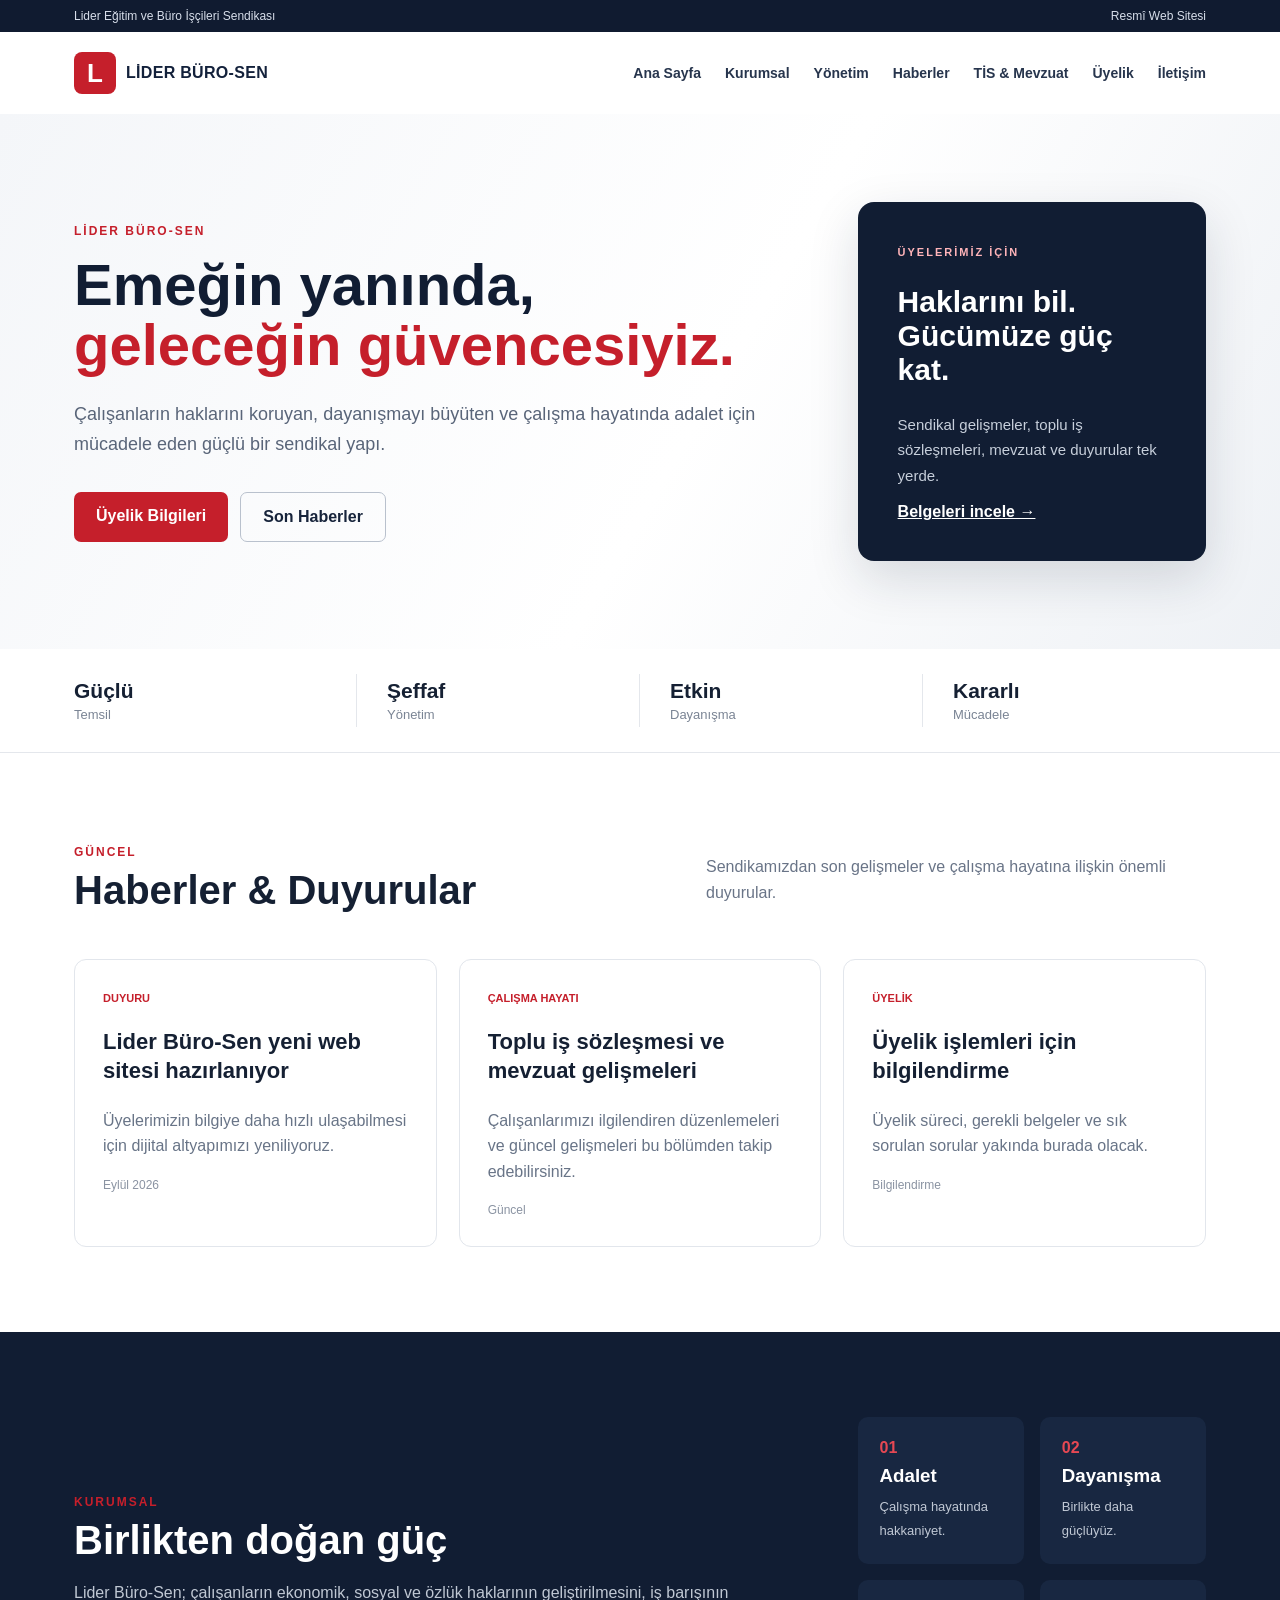
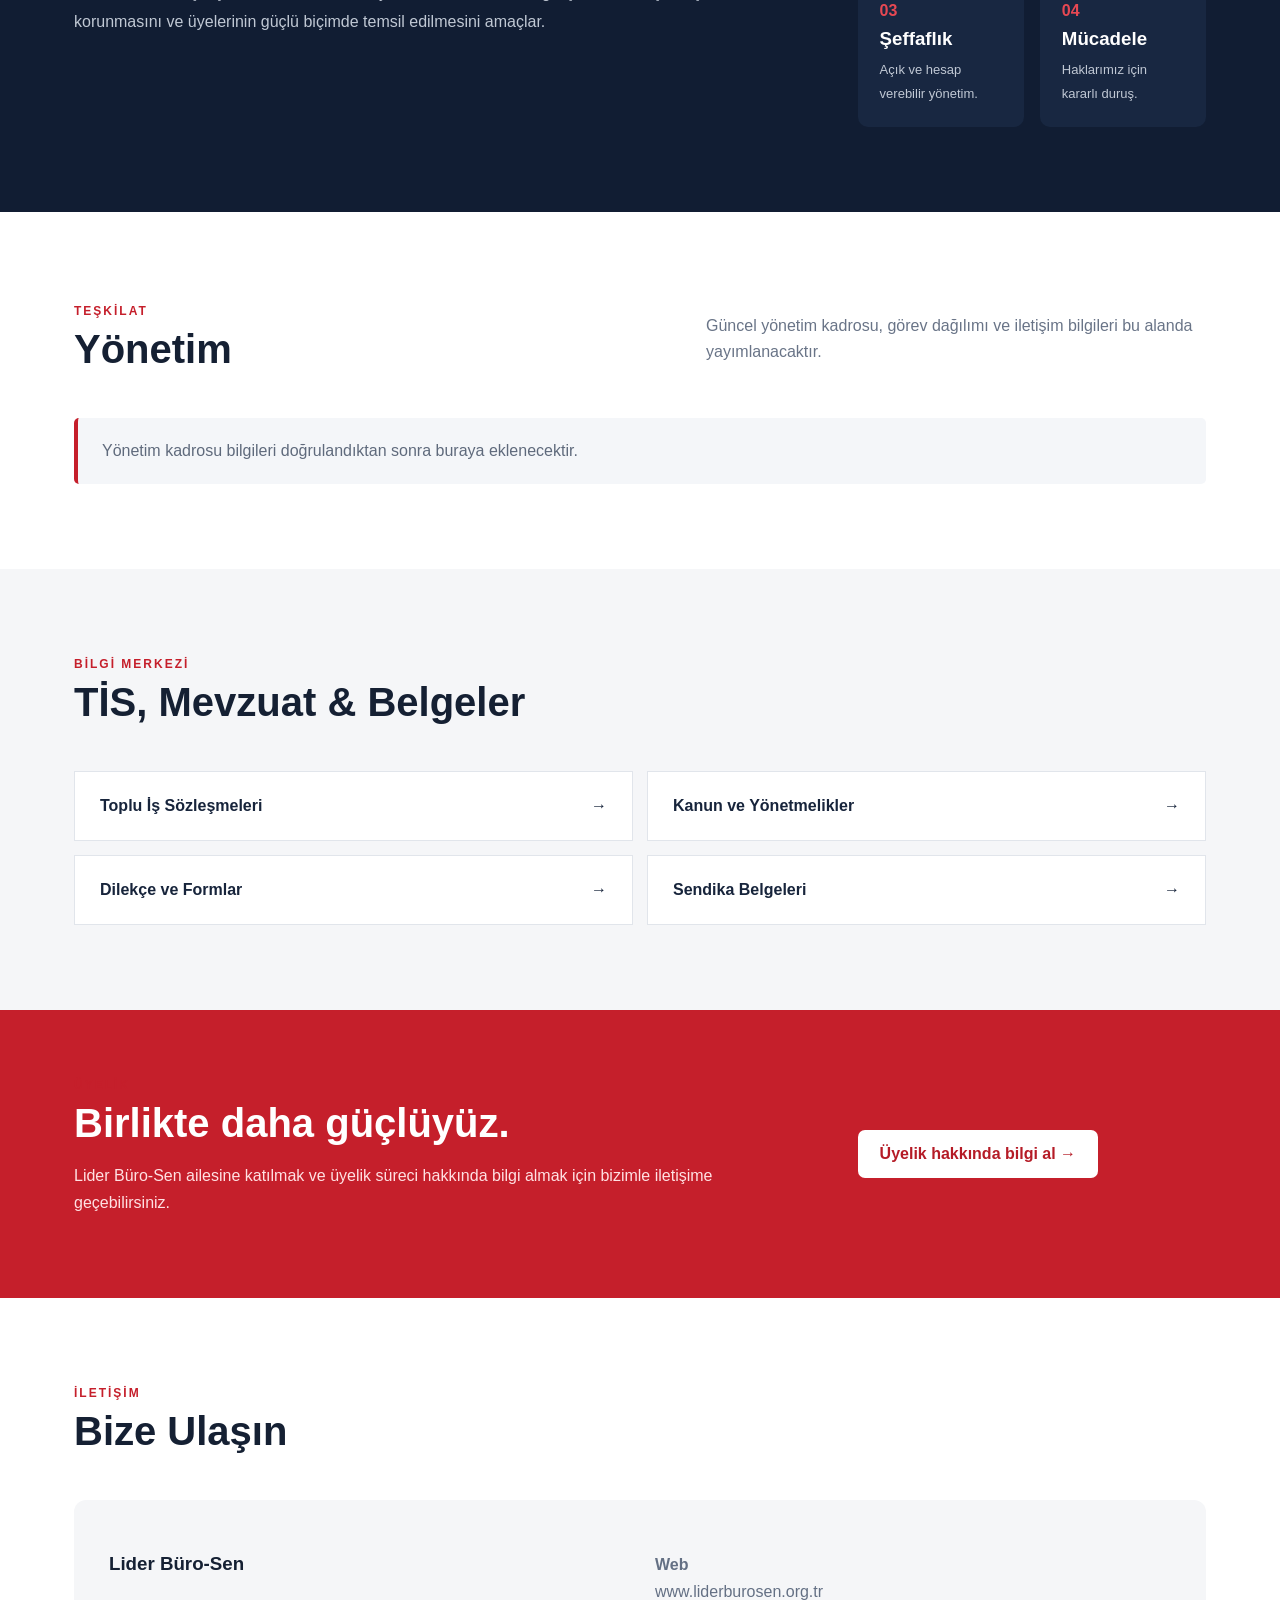
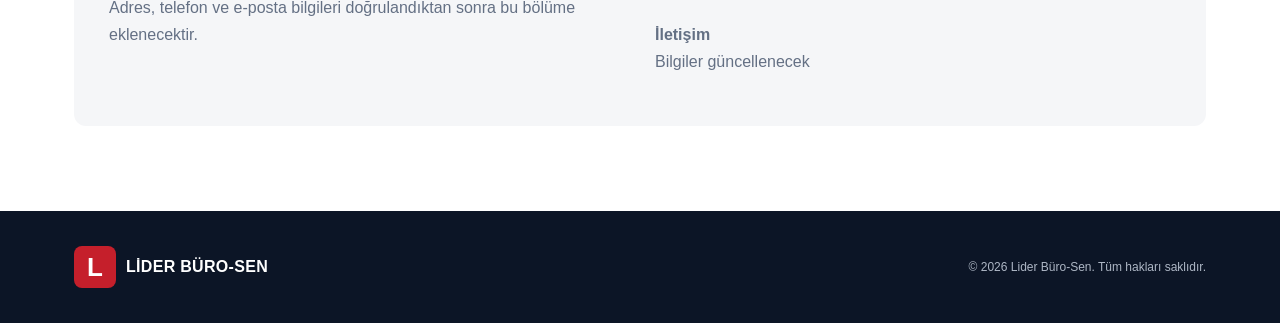
==== index.html @ 8c340da2 "Add files via upload" ====
<!doctype html>
<html lang="tr">
<head>
  <meta charset="utf-8">
  <meta name="viewport" content="width=device-width,initial-scale=1">
  <meta name="description" content="Lider Büro-Sen resmi web sitesi. Haberler, duyurular, üyelik, mevzuat ve iletişim.">
  <title>Lider Büro-Sen | Güçlü Birlik, Güçlü Gelecek</title>
  <link rel="stylesheet" href="style.css">
</head>
<body>
<header>
  <div class="top"><div class="wrap"><span>Lider Eğitim ve Büro İşçileri Sendikası</span><span>Resmî Web Sitesi</span></div></div>
  <nav class="wrap nav">
    <a class="brand" href="#anasayfa"><span class="mark">L</span><span>LİDER <b>BÜRO-SEN</b></span></a>
    <button class="menu" aria-label="Menü">☰</button>
    <div class="links">
      <a href="#anasayfa">Ana Sayfa</a><a href="#kurumsal">Kurumsal</a><a href="#yonetim">Yönetim</a>
      <a href="#haberler">Haberler</a><a href="#mevzuat">TİS & Mevzuat</a><a href="#uyelik">Üyelik</a><a href="#iletisim">İletişim</a>
    </div>
  </nav>
</header>

<main id="anasayfa">
<section class="hero">
  <div class="wrap hero-grid">
    <div><span class="badge">LİDER BÜRO-SEN</span>
      <h1>Emeğin yanında,<br><em>geleceğin güvencesiyiz.</em></h1>
      <p>Çalışanların haklarını koruyan, dayanışmayı büyüten ve çalışma hayatında adalet için mücadele eden güçlü bir sendikal yapı.</p>
      <div class="actions"><a class="btn primary" href="#uyelik">Üyelik Bilgileri</a><a class="btn ghost" href="#haberler">Son Haberler</a></div>
    </div>
    <div class="hero-card"><strong>ÜYELERİMİZ İÇİN</strong><h2>Haklarını bil.<br>Gücümüze güç kat.</h2>
      <p>Sendikal gelişmeler, toplu iş sözleşmeleri, mevzuat ve duyurular tek yerde.</p>
      <a href="#mevzuat">Belgeleri incele →</a>
    </div>
  </div>
</section>

<section class="stats"><div class="wrap stats-grid">
  <div><b>Güçlü</b><span>Temsil</span></div><div><b>Şeffaf</b><span>Yönetim</span></div>
  <div><b>Etkin</b><span>Dayanışma</span></div><div><b>Kararlı</b><span>Mücadele</span></div>
</div></section>

<section id="haberler" class="section wrap">
  <div class="heading"><div><small>GÜNCEL</small><h2>Haberler & Duyurular</h2></div><p>Sendikamızdan son gelişmeler ve çalışma hayatına ilişkin önemli duyurular.</p></div>
  <div class="cards">
    <article><span>Duyuru</span><h3>Lider Büro-Sen yeni web sitesi hazırlanıyor</h3><p>Üyelerimizin bilgiye daha hızlı ulaşabilmesi için dijital altyapımızı yeniliyoruz.</p><time>Eylül 2026</time></article>
    <article><span>Çalışma Hayatı</span><h3>Toplu iş sözleşmesi ve mevzuat gelişmeleri</h3><p>Çalışanlarımızı ilgilendiren düzenlemeleri ve güncel gelişmeleri bu bölümden takip edebilirsiniz.</p><time>Güncel</time></article>
    <article><span>Üyelik</span><h3>Üyelik işlemleri için bilgilendirme</h3><p>Üyelik süreci, gerekli belgeler ve sık sorulan sorular yakında burada olacak.</p><time>Bilgilendirme</time></article>
  </div>
</section>

<section id="kurumsal" class="dark section"><div class="wrap two">
  <div><small>KURUMSAL</small><h2>Birlikten doğan güç</h2><p>Lider Büro-Sen; çalışanların ekonomik, sosyal ve özlük haklarının geliştirilmesini, iş barışının korunmasını ve üyelerinin güçlü biçimde temsil edilmesini amaçlar.</p></div>
  <div class="values"><div><b>01</b><h3>Adalet</h3><p>Çalışma hayatında hakkaniyet.</p></div><div><b>02</b><h3>Dayanışma</h3><p>Birlikte daha güçlüyüz.</p></div><div><b>03</b><h3>Şeffaflık</h3><p>Açık ve hesap verebilir yönetim.</p></div><div><b>04</b><h3>Mücadele</h3><p>Haklarımız için kararlı duruş.</p></div></div>
</div></section>

<section id="yonetim" class="section wrap"><div class="heading"><div><small>TEŞKİLAT</small><h2>Yönetim</h2></div><p>Güncel yönetim kadrosu, görev dağılımı ve iletişim bilgileri bu alanda yayımlanacaktır.</p></div>
<div class="notice">Yönetim kadrosu bilgileri doğrulandıktan sonra buraya eklenecektir.</div></section>

<section id="mevzuat" class="section soft"><div class="wrap"><div class="heading"><div><small>BİLGİ MERKEZİ</small><h2>TİS, Mevzuat & Belgeler</h2></div></div>
<div class="docgrid"><a href="#">Toplu İş Sözleşmeleri <b>→</b></a><a href="#">Kanun ve Yönetmelikler <b>→</b></a><a href="#">Dilekçe ve Formlar <b>→</b></a><a href="#">Sendika Belgeleri <b>→</b></a></div></div></section>

<section id="uyelik" class="join"><div class="wrap two"><div><small>ÜYELİK</small><h2>Birlikte daha güçlüyüz.</h2><p>Lider Büro-Sen ailesine katılmak ve üyelik süreci hakkında bilgi almak için bizimle iletişime geçebilirsiniz.</p></div><div><a class="btn white" href="#iletisim">Üyelik hakkında bilgi al →</a></div></div></section>

<section id="iletisim" class="section wrap"><div class="heading"><div><small>İLETİŞİM</small><h2>Bize Ulaşın</h2></div></div>
<div class="contact"><div><h3>Lider Büro-Sen</h3><p>Adres, telefon ve e-posta bilgileri doğrulandıktan sonra bu bölüme eklenecektir.</p></div>
<div><p><b>Web</b><br>www.liderburosen.org.tr</p><p><b>İletişim</b><br>Bilgiler güncellenecek</p></div></div></section>
</main>

<footer><div class="wrap footer"><div class="brand"><span class="mark">L</span><span>LİDER <b>BÜRO-SEN</b></span></div><p>© 2026 Lider Büro-Sen. Tüm hakları saklıdır.</p></div></footer>
<script src="script.js"></script>
</body></html>
---- style.css ----
*{box-sizing:border-box}html{scroll-behavior:smooth}body{margin:0;font-family:Arial,Helvetica,sans-serif;color:#152033;background:#fff}.wrap{max-width:1180px;margin:auto;padding-left:24px;padding-right:24px}.top{background:#101b30;color:#d7deea;font-size:12px;padding:9px 0}.top .wrap{display:flex;justify-content:space-between}.nav{height:82px;display:flex;align-items:center;justify-content:space-between}.brand{display:flex;align-items:center;gap:10px;text-decoration:none;color:#13213b;font-weight:800;letter-spacing:.3px}.mark{display:grid;place-items:center;width:42px;height:42px;border-radius:8px;background:#c51f2b;color:white;font-size:26px;font-weight:900}.links{display:flex;gap:24px}.links a{text-decoration:none;color:#27354d;font-size:14px;font-weight:700}.links a:hover{color:#c51f2b}.menu{display:none;border:0;background:none;font-size:26px}.hero{background:linear-gradient(120deg,#f4f6f9 0%,#fff 55%,#eef1f5 100%);padding:88px 0}.hero-grid,.two{display:grid;grid-template-columns:1.35fr .65fr;gap:60px;align-items:center}.badge,small{font-size:12px;font-weight:900;letter-spacing:2px;color:#c51f2b}.hero h1{font-size:58px;line-height:1.03;margin:16px 0 24px;color:#111d33}.hero h1 em{font-style:normal;color:#c51f2b}.hero p{font-size:18px;line-height:1.7;color:#596579;max-width:700px}.actions{display:flex;gap:12px;margin-top:32px}.btn{display:inline-block;padding:15px 22px;border-radius:7px;text-decoration:none;font-weight:800}.primary{background:#c51f2b;color:white}.ghost{border:1px solid #b9c1cd;color:#17243b}.hero-card{background:#111d33;color:white;padding:40px;border-radius:16px;box-shadow:0 18px 50px #18223825}.hero-card strong{font-size:11px;letter-spacing:2px;color:#ffb4b9}.hero-card h2{font-size:30px}.hero-card p{color:#c7cfdb;font-size:15px}.hero-card a{color:white;font-weight:bold}.stats{border-bottom:1px solid #e4e7ec}.stats-grid{display:grid;grid-template-columns:repeat(4,1fr);padding-top:25px;padding-bottom:25px}.stats-grid div{border-right:1px solid #e4e7ec;padding:5px 30px}.stats-grid div:first-child{padding-left:0}.stats-grid div:last-child{border:0}.stats b,.stats span{display:block}.stats b{font-size:21px}.stats span{font-size:13px;color:#7a8494;margin-top:4px}.section{padding-top:85px;padding-bottom:85px}.heading{display:flex;justify-content:space-between;align-items:end;gap:30px;margin-bottom:38px}.heading h2,.dark h2,.join h2{font-size:40px;margin:8px 0}.heading>p{max-width:500px;color:#697487;line-height:1.6}.cards{display:grid;grid-template-columns:repeat(3,1fr);gap:22px}.cards article{border:1px solid #e2e6ec;border-radius:12px;padding:28px;min-height:250px}.cards article span{font-size:11px;color:#c51f2b;font-weight:bold;text-transform:uppercase}.cards h3{font-size:22px;line-height:1.3}.cards p{color:#687487;line-height:1.6}.cards time{font-size:12px;color:#8a93a2}.dark{background:#111d33;color:white}.dark p{color:#c0c8d4;line-height:1.8}.values{display:grid;grid-template-columns:1fr 1fr;gap:16px}.values div{background:#182741;padding:22px;border-radius:10px}.values b{color:#e64853}.values h3{margin:8px 0}.values p{margin:0;font-size:13px}.notice{background:#f4f6f9;border-left:4px solid #c51f2b;padding:24px;border-radius:5px;color:#5f6a7c}.soft{background:#f5f6f8}.docgrid{display:grid;grid-template-columns:1fr 1fr;gap:14px}.docgrid a{background:white;border:1px solid #e1e5eb;padding:25px;text-decoration:none;color:#17243b;font-weight:800;display:flex;justify-content:space-between}.join{background:#c51f2b;color:white;padding:65px 0}.join p{color:#ffe1e3;line-height:1.7}.white{background:white;color:#b51b26}.contact{display:grid;grid-template-columns:1fr 1fr;gap:30px;background:#f5f6f8;padding:35px;border-radius:12px}.contact p{color:#647084;line-height:1.7}footer{background:#0c1526;color:#aeb7c5;padding:35px 0}.footer{display:flex;justify-content:space-between;align-items:center}.footer .brand{color:white}.footer p{font-size:12px}@media(max-width:800px){.links{display:none;position:absolute;top:120px;left:0;right:0;background:white;padding:20px 24px;flex-direction:column;box-shadow:0 10px 25px #0002}.links.open{display:flex}.menu{display:block}.hero{padding:55px 0}.hero-grid,.two{grid-template-columns:1fr;gap:30px}.hero h1{font-size:42px}.stats-grid{grid-template-columns:1fr 1fr;gap:15px}.stats-grid div{border:0;padding:8px 0}.cards{grid-template-columns:1fr}.heading{display:block}.docgrid{grid-template-columns:1fr}.contact{grid-template-columns:1fr}.footer{display:block}.footer p{margin-top:20px}.section{padding-top:60px;padding-bottom:60px}}
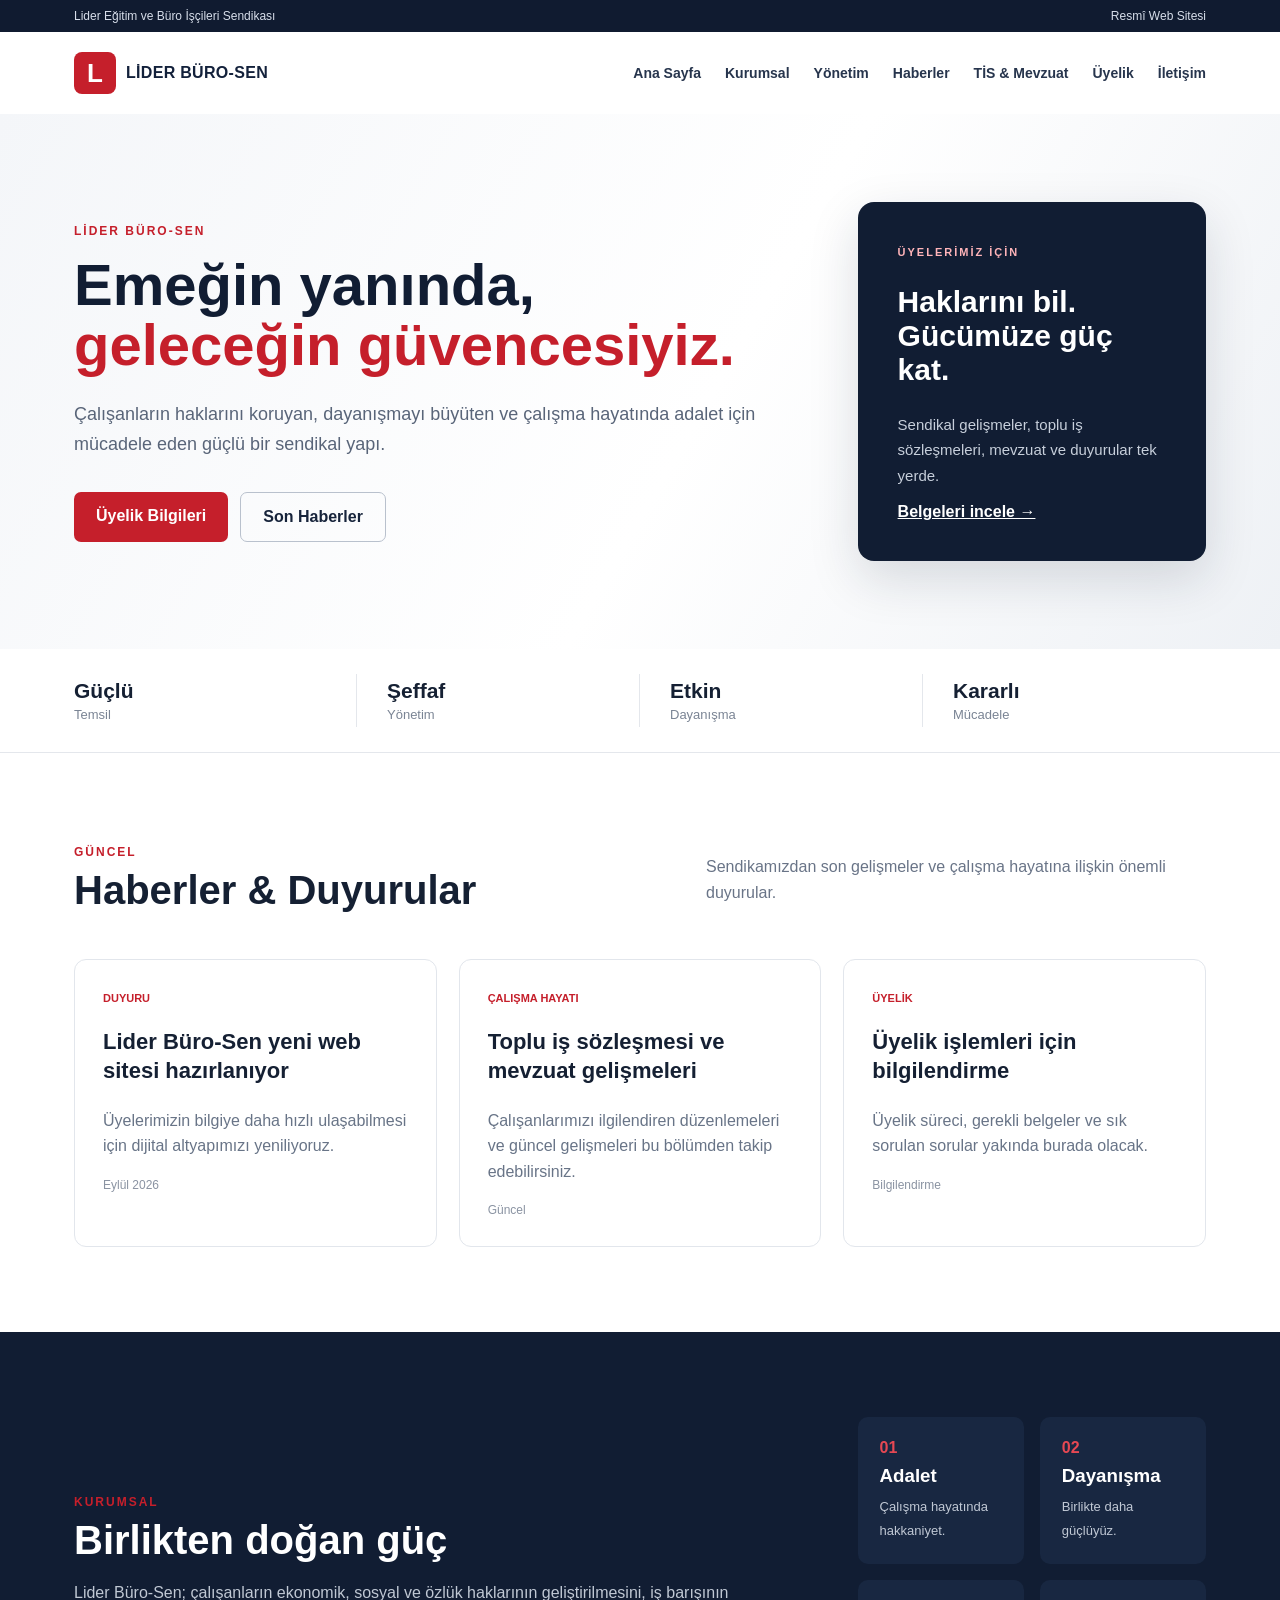
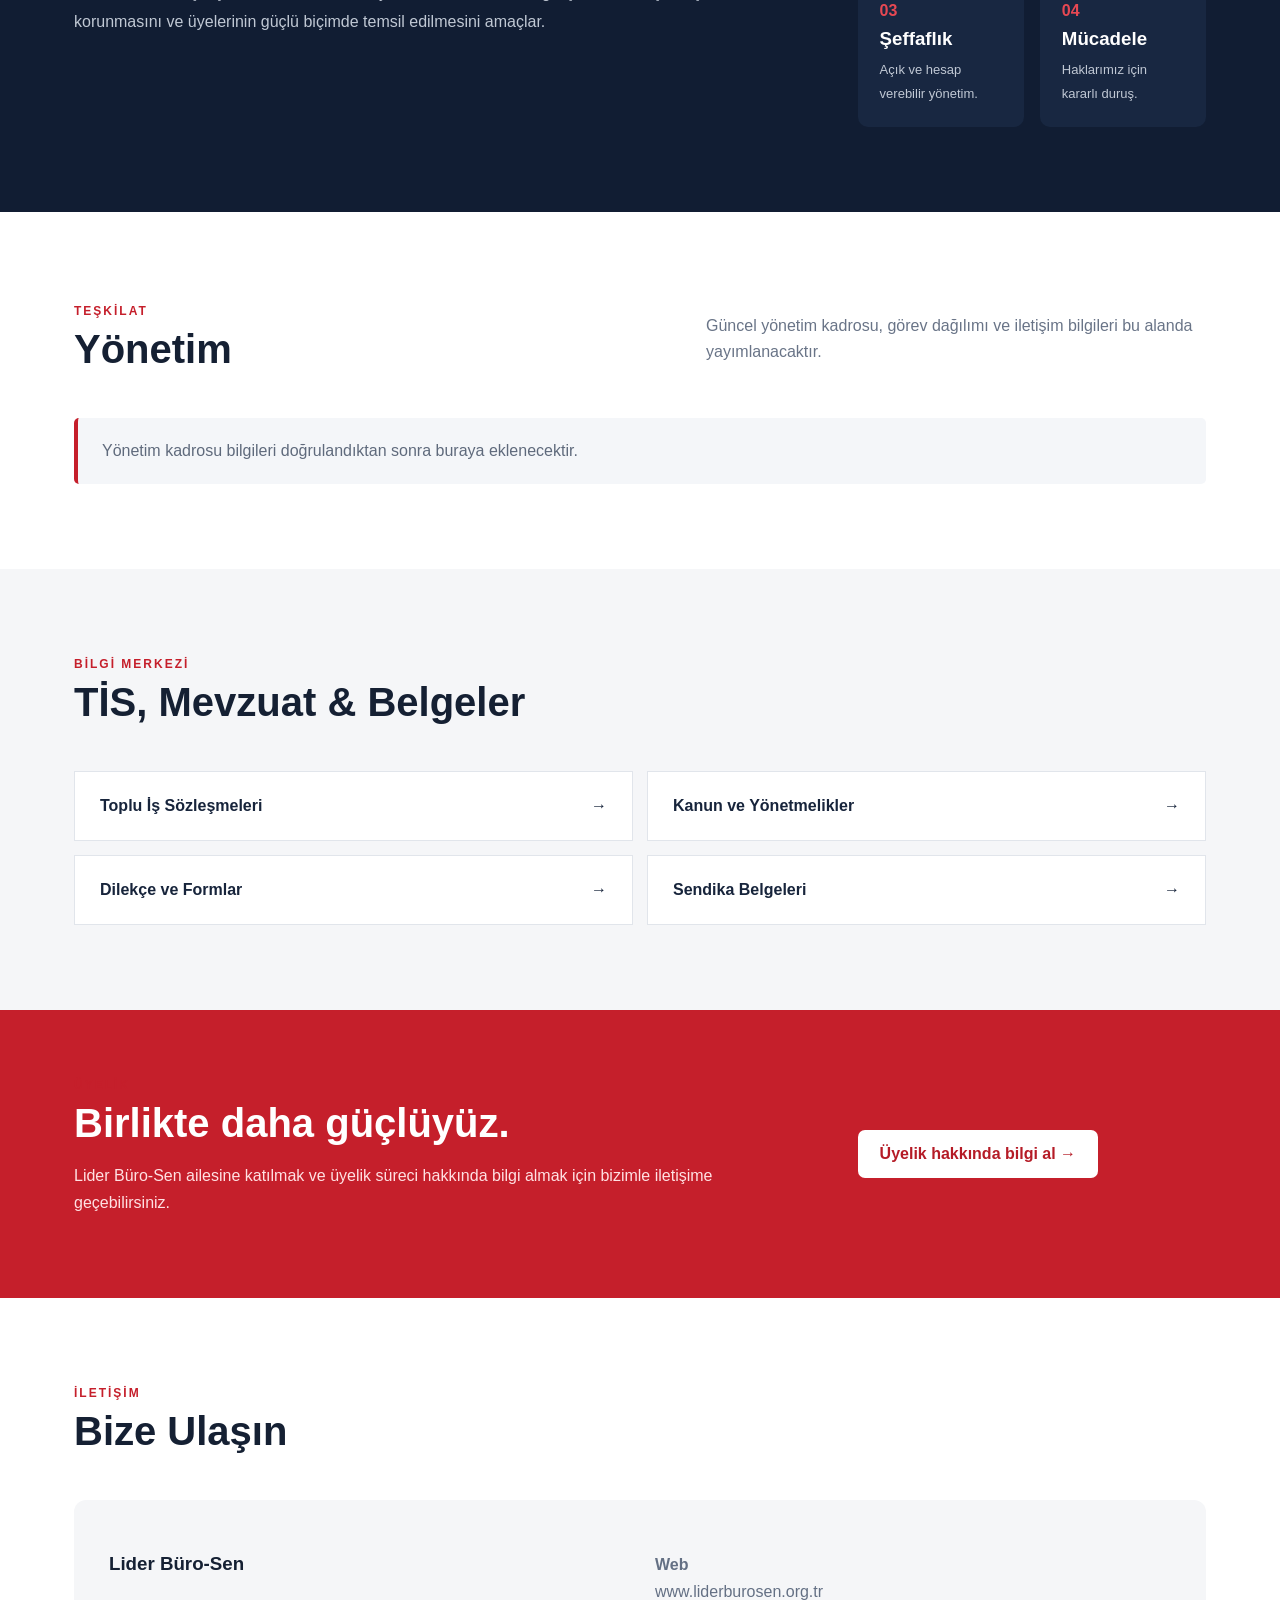
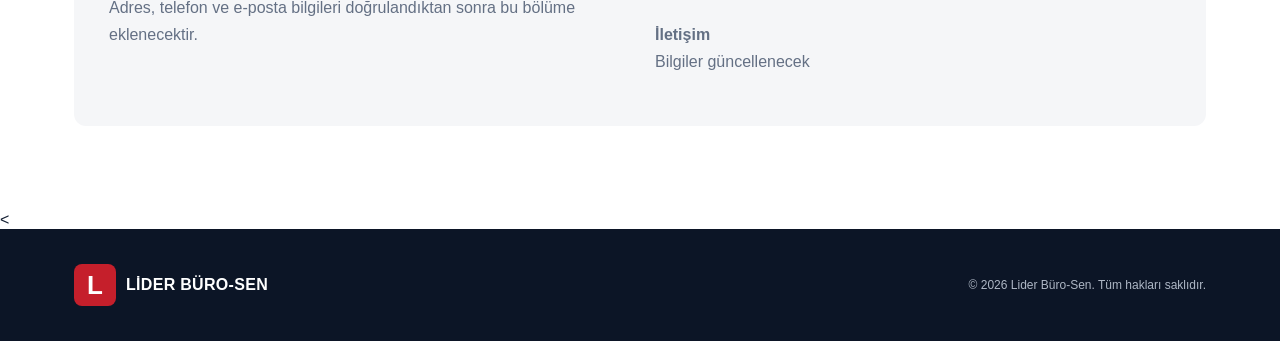
==== commit 78f2a2d2: "Update index.html" ====
--- a/index.html
+++ b/index.html
@@ -64,9 +64,9 @@
 
 <section id="iletisim" class="section wrap"><div class="heading"><div><small>İLETİŞİM</small><h2>Bize Ulaşın</h2></div></div>
 <div class="contact"><div><h3>Lider Büro-Sen</h3><p>Adres, telefon ve e-posta bilgileri doğrulandıktan sonra bu bölüme eklenecektir.</p></div>
-<div><p><b>Web</b><br>www.liderburosen.org.tr</p><p><b>İletişim</b><br>Bilgiler güncellenecek</p></div></div></section>
+<div><p><b>Web</b><br>www.liderburosen.org.tr</p><p><b>İletişim</b><br>Bilgiler güncellenecek</p></div></div></section><
 </main>
 
 <footer><div class="wrap footer"><div class="brand"><span class="mark">L</span><span>LİDER <b>BÜRO-SEN</b></span></div><p>© 2026 Lider Büro-Sen. Tüm hakları saklıdır.</p></div></footer>
 <script src="script.js"></script>
-</body></html>+</body></html><!-- GitHub Pages yayın tetikleme -->
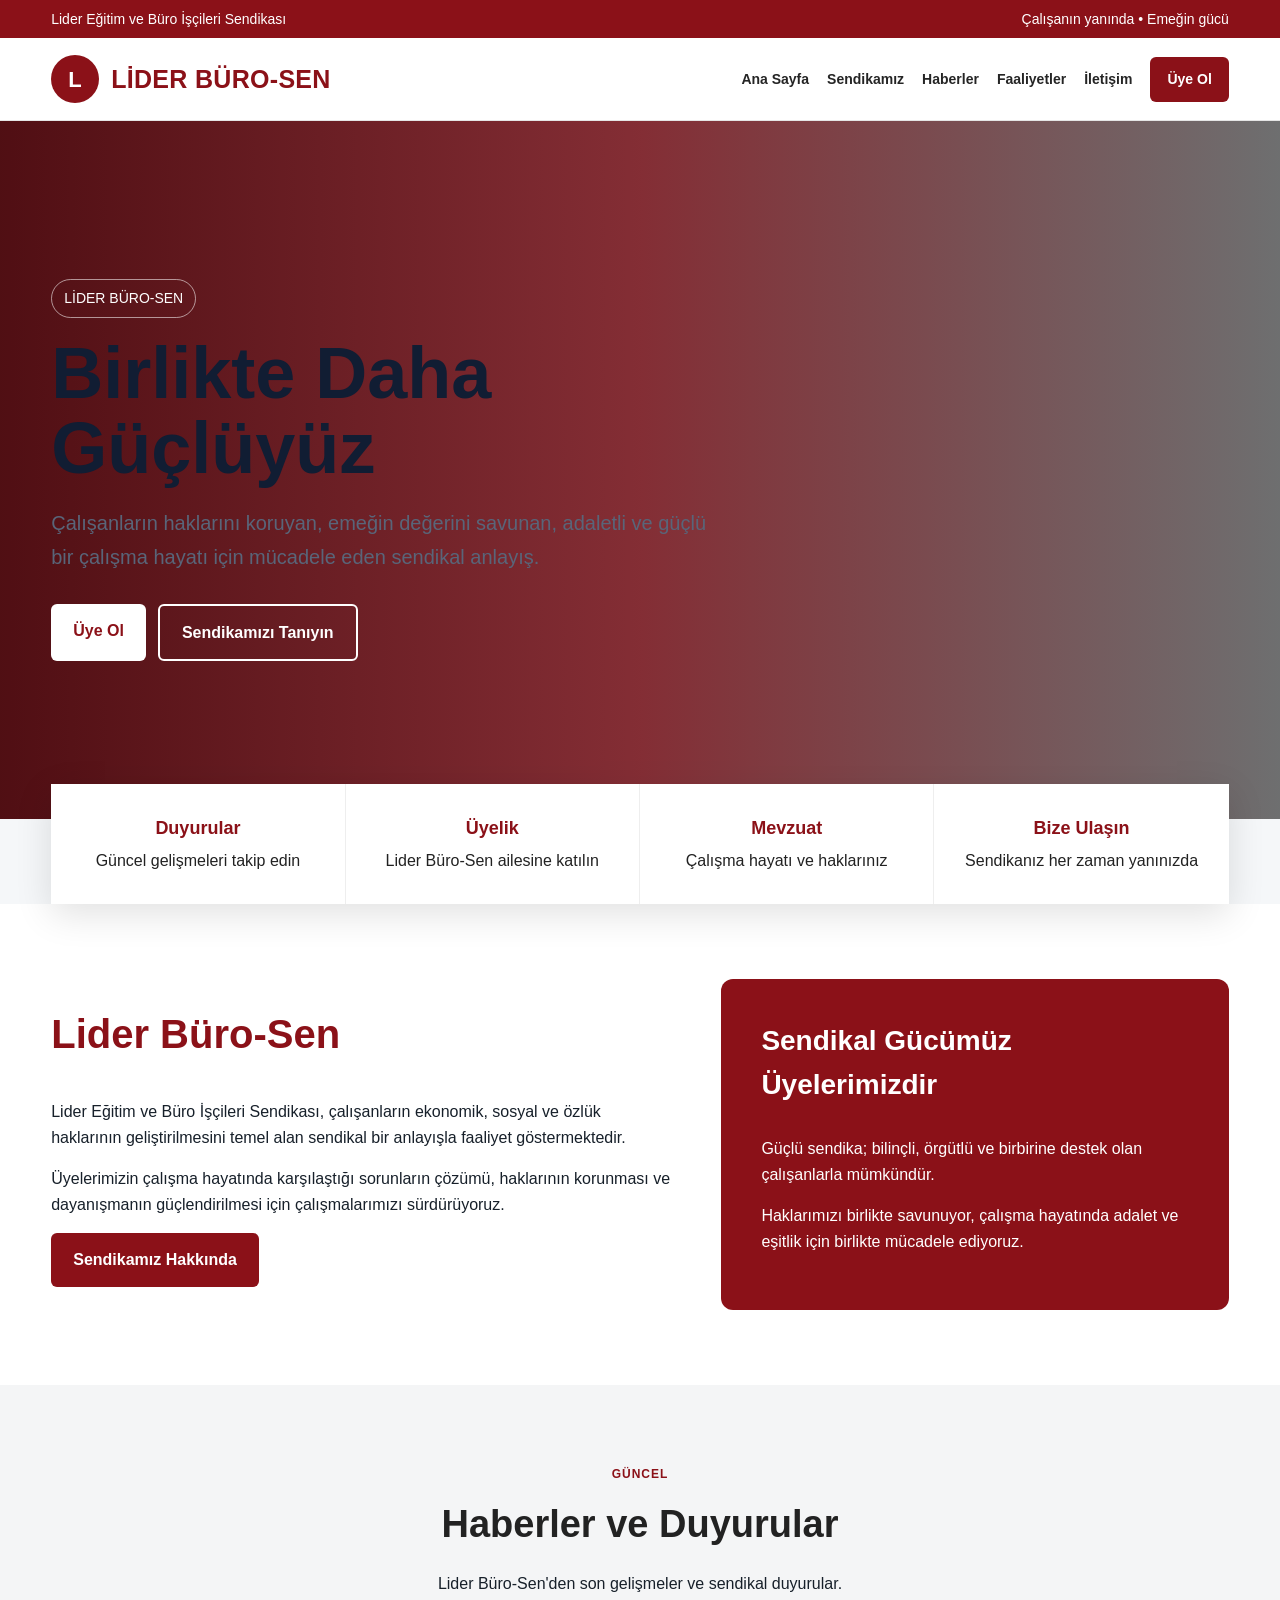
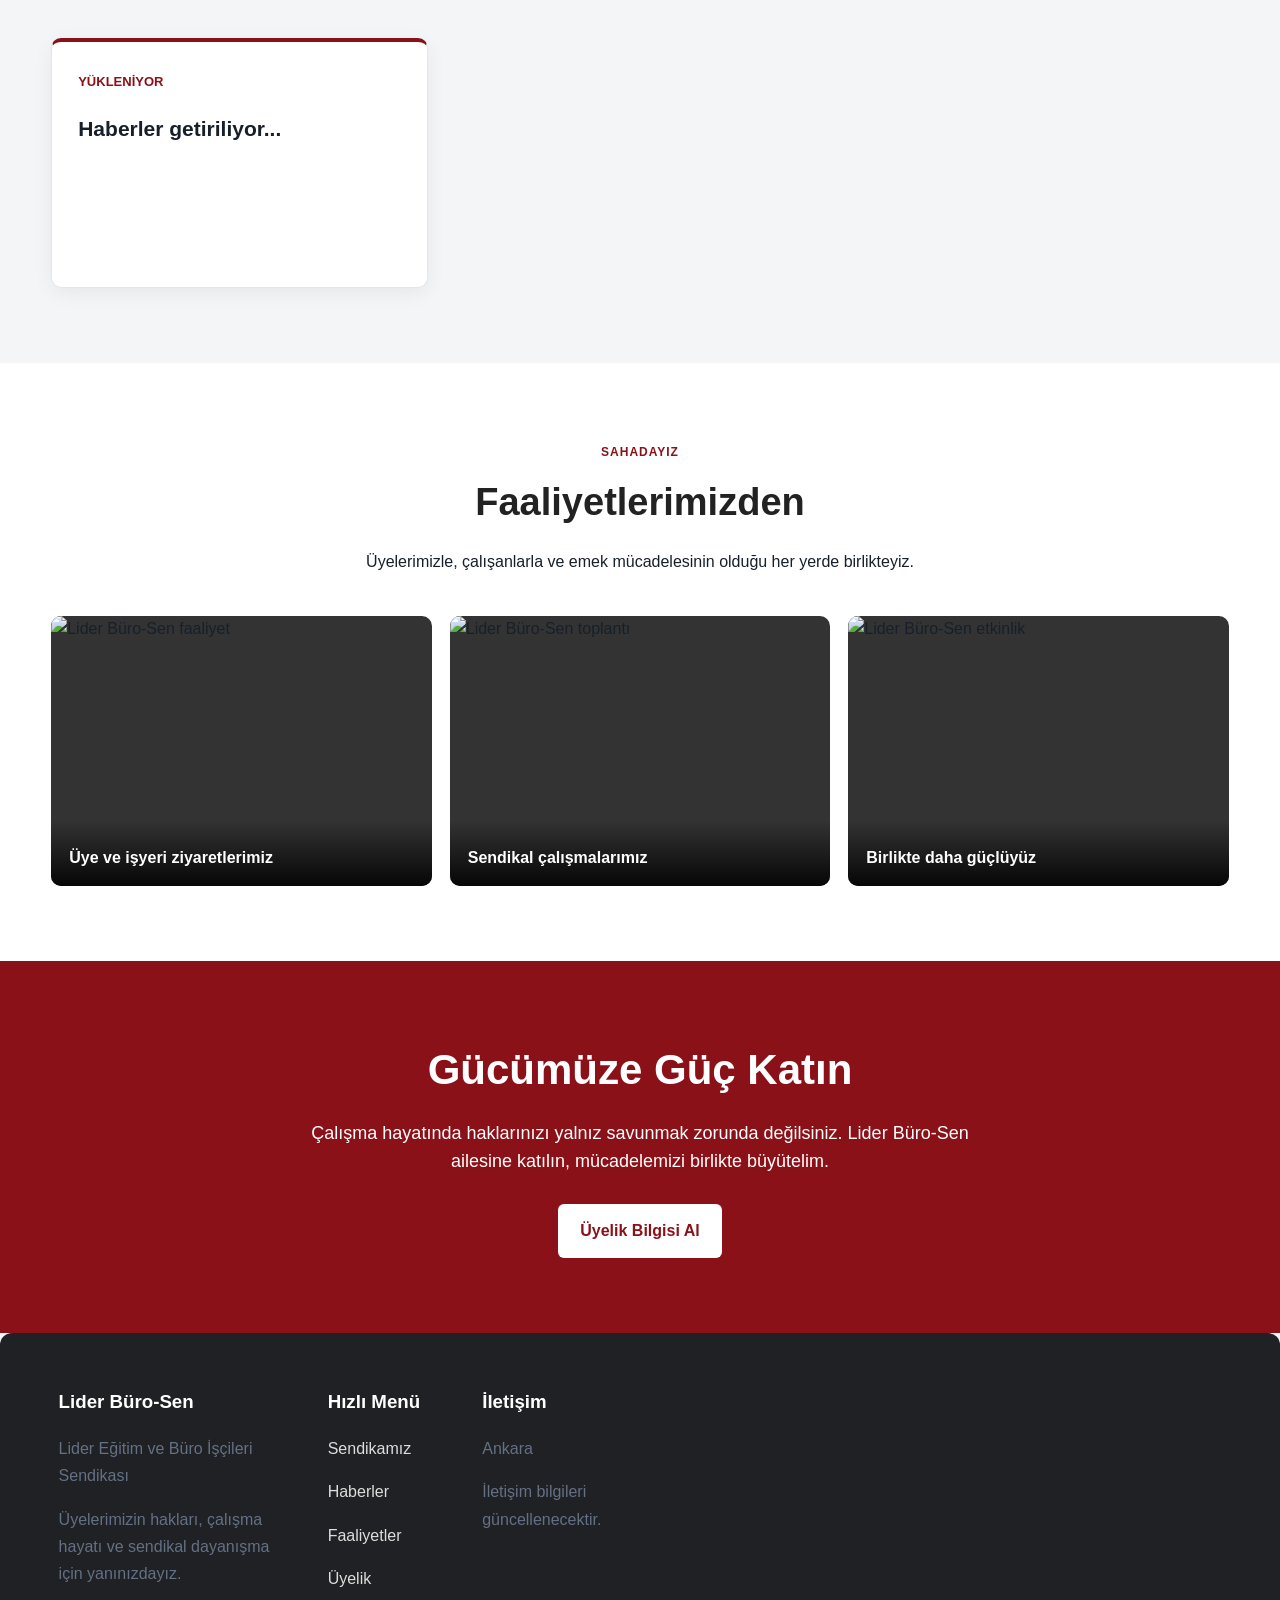
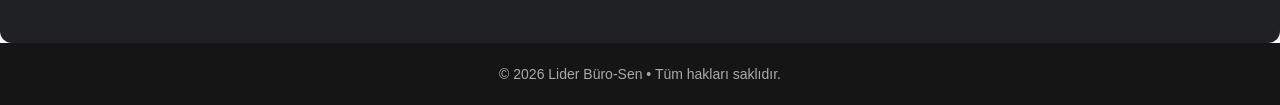
==== commit e17cfa10: "Update index.html" ====
--- a/index.html
+++ b/index.html
@@ -1,72 +1,720 @@
-<!doctype html>
+<!DOCTYPE html>
 <html lang="tr">
 <head>
-  <meta charset="utf-8">
-  <meta name="viewport" content="width=device-width,initial-scale=1">
-  <meta name="description" content="Lider Büro-Sen resmi web sitesi. Haberler, duyurular, üyelik, mevzuat ve iletişim.">
-  <title>Lider Büro-Sen | Güçlü Birlik, Güçlü Gelecek</title>
+  <meta charset="UTF-8">
+  <meta name="viewport" content="width=device-width, initial-scale=1.0">
+
+  <title>Lider Büro-Sen | Güçlü Sendika, Güçlü Çalışan</title>
+
+  <meta name="description"
+        content="Lider Büro-Sen resmi web sitesi. Sendikal gelişmeler, duyurular, faaliyetler, üyelik ve çalışanların haklarına ilişkin bilgiler.">
+
   <link rel="stylesheet" href="style.css">
+
+  <style>
+    * {
+      box-sizing: border-box;
+    }
+
+    html {
+      scroll-behavior: smooth;
+    }
+
+    body {
+      margin: 0;
+      font-family: Arial, Helvetica, sans-serif;
+      color: #17202a;
+      background: #f5f7f9;
+      line-height: 1.6;
+    }
+
+    a {
+      text-decoration: none;
+    }
+
+    .container {
+      width: min(1180px, 92%);
+      margin: auto;
+    }
+
+    /* ÜST ALAN */
+
+    .topbar {
+      background: #8b1118;
+      color: white;
+      padding: 8px 0;
+      font-size: 14px;
+    }
+
+    .topbar-inner {
+      display: flex;
+      justify-content: space-between;
+      gap: 20px;
+      flex-wrap: wrap;
+    }
+
+    header {
+      background: white;
+      border-bottom: 1px solid #e5e5e5;
+      position: sticky;
+      top: 0;
+      z-index: 100;
+    }
+
+    .nav {
+      min-height: 82px;
+      display: flex;
+      align-items: center;
+      justify-content: space-between;
+      gap: 25px;
+    }
+
+    .brand {
+      display: flex;
+      align-items: center;
+      gap: 12px;
+      color: #8b1118;
+      font-weight: 800;
+      font-size: 25px;
+    }
+
+    .brand-mark {
+      width: 48px;
+      height: 48px;
+      border-radius: 50%;
+      background: #8b1118;
+      color: white;
+      display: grid;
+      place-items: center;
+      font-size: 22px;
+      font-weight: bold;
+    }
+
+    nav {
+      display: flex;
+      flex-wrap: wrap;
+      align-items: center;
+      gap: 18px;
+    }
+
+    nav a {
+      color: #252525;
+      font-weight: 700;
+      font-size: 14px;
+    }
+
+    nav a:hover {
+      color: #8b1118;
+    }
+
+    .uye-btn {
+      background: #8b1118;
+      color: white !important;
+      padding: 11px 17px;
+      border-radius: 6px;
+    }
+
+    /* ANA KAPAK */
+
+    .hero {
+      min-height: 570px;
+      display: flex;
+      align-items: center;
+      color: white;
+      background:
+        linear-gradient(90deg,
+          rgba(70, 0, 5, .94),
+          rgba(110, 7, 15, .84),
+          rgba(20, 20, 20, .60)),
+        url("gorseller/sendika-kapak.jpg") center/cover;
+    }
+
+    .hero-content {
+      max-width: 760px;
+      padding: 70px 0;
+    }
+
+    .hero-label {
+      display: inline-block;
+      padding: 7px 12px;
+      border: 1px solid rgba(255,255,255,.55);
+      border-radius: 30px;
+      font-size: 14px;
+      margin-bottom: 18px;
+    }
+
+    .hero h1 {
+      font-size: clamp(40px, 6vw, 72px);
+      line-height: 1.04;
+      margin: 0 0 20px;
+    }
+
+    .hero p {
+      font-size: 20px;
+      max-width: 680px;
+      margin-bottom: 30px;
+    }
+
+    .hero-buttons {
+      display: flex;
+      gap: 12px;
+      flex-wrap: wrap;
+    }
+
+    .btn {
+      display: inline-block;
+      padding: 14px 22px;
+      border-radius: 6px;
+      font-weight: 800;
+    }
+
+    .btn-light {
+      background: white;
+      color: #8b1118;
+    }
+
+    .btn-outline {
+      border: 2px solid white;
+      color: white;
+    }
+
+    /* ORTAK */
+
+    section {
+      padding: 75px 0;
+    }
+
+    .section-title {
+      text-align: center;
+      max-width: 760px;
+      margin: 0 auto 42px;
+    }
+
+    .section-title small {
+      color: #8b1118;
+      font-weight: 800;
+      text-transform: uppercase;
+      letter-spacing: 1px;
+    }
+
+    .section-title h2 {
+      font-size: 38px;
+      margin: 8px 0 12px;
+      color: #222;
+    }
+
+    /* SENDİKA */
+
+    .about {
+      background: white;
+    }
+
+    .about-grid {
+      display: grid;
+      grid-template-columns: 1.1fr .9fr;
+      gap: 50px;
+      align-items: center;
+    }
+
+    .about h2 {
+      font-size: 40px;
+      margin-top: 0;
+      color: #8b1118;
+    }
+
+    .about-card {
+      background: #8b1118;
+      color: white;
+      padding: 40px;
+      border-radius: 12px;
+    }
+
+    .about-card h3 {
+      font-size: 28px;
+      margin-top: 0;
+    }
+
+    /* HIZLI İŞLEMLER */
+
+    .quick {
+      padding: 0;
+      margin-top: -35px;
+      position: relative;
+      z-index: 5;
+    }
+
+    .quick-grid {
+      display: grid;
+      grid-template-columns: repeat(4, 1fr);
+      box-shadow: 0 10px 35px rgba(0,0,0,.12);
+    }
+
+    .quick-card {
+      background: white;
+      padding: 30px 22px;
+      color: #222;
+      border-right: 1px solid #eee;
+      text-align: center;
+    }
+
+    .quick-card:last-child {
+      border: 0;
+    }
+
+    .quick-card strong {
+      display: block;
+      color: #8b1118;
+      font-size: 18px;
+      margin-bottom: 5px;
+    }
+
+    /* HABERLER */
+
+    #haberler {
+      background: #f4f5f6;
+    }
+
+    #haberler .cards {
+      display: grid;
+      grid-template-columns: repeat(3, 1fr);
+      gap: 24px;
+    }
+
+    #haberler article {
+      background: white;
+      padding: 26px;
+      border-radius: 10px;
+      box-shadow: 0 5px 20px rgba(0,0,0,.06);
+      border-top: 4px solid #8b1118;
+    }
+
+    #haberler article span {
+      color: #8b1118;
+      font-size: 13px;
+      font-weight: 800;
+      text-transform: uppercase;
+    }
+
+    #haberler article h3 {
+      font-size: 21px;
+      line-height: 1.3;
+    }
+
+    #haberler article time {
+      color: #777;
+      font-size: 13px;
+    }
+
+    #haberler article a {
+      display: inline-block;
+      margin-top: 15px;
+      color: #8b1118;
+      font-weight: 800;
+    }
+
+    /* FAALİYET */
+
+    .activities {
+      background: white;
+    }
+
+    .activity-grid {
+      display: grid;
+      grid-template-columns: repeat(3, 1fr);
+      gap: 18px;
+    }
+
+    .activity {
+      min-height: 270px;
+      border-radius: 10px;
+      overflow: hidden;
+      position: relative;
+      background: #333;
+    }
+
+    .activity img {
+      width: 100%;
+      height: 270px;
+      object-fit: cover;
+      display: block;
+    }
+
+    .activity div {
+      position: absolute;
+      left: 0;
+      right: 0;
+      bottom: 0;
+      padding: 25px 18px 16px;
+      color: white;
+      background: linear-gradient(transparent, rgba(0,0,0,.88));
+      font-weight: 800;
+    }
+
+    /* ÜYELİK */
+
+    .membership {
+      background: #8b1118;
+      color: white;
+      text-align: center;
+    }
+
+    .membership h2 {
+      font-size: 42px;
+      margin: 0 0 15px;
+    }
+
+    .membership p {
+      max-width: 700px;
+      margin: 0 auto 28px;
+      font-size: 18px;
+    }
+
+    /* İLETİŞİM */
+
+    .contact {
+      background: #202124;
+      color: #ddd;
+    }
+
+    .contact-grid {
+      display: grid;
+      grid-template-columns: 2fr 1fr 1fr;
+      gap: 40px;
+    }
+
+    .contact h3 {
+      color: white;
+    }
+
+    .contact a {
+      color: #ddd;
+    }
+
+    footer {
+      background: #151515;
+      color: #aaa;
+      padding: 20px 0;
+      text-align: center;
+      font-size: 14px;
+    }
+
+    @media (max-width: 850px) {
+
+      nav {
+        display: none;
+      }
+
+      .about-grid,
+      .contact-grid {
+        grid-template-columns: 1fr;
+      }
+
+      .quick-grid {
+        grid-template-columns: 1fr 1fr;
+      }
+
+      #haberler .cards,
+      .activity-grid {
+        grid-template-columns: 1fr;
+      }
+
+      .hero {
+        min-height: 500px;
+      }
+
+      .hero h1 {
+        font-size: 44px;
+      }
+    }
+
+    @media (max-width: 500px) {
+      .quick-grid {
+        grid-template-columns: 1fr;
+      }
+    }
+  </style>
 </head>
+
 <body>
+
+<div class="topbar">
+  <div class="container topbar-inner">
+    <div>Lider Eğitim ve Büro İşçileri Sendikası</div>
+    <div>Çalışanın yanında • Emeğin gücü</div>
+  </div>
+</div>
+
 <header>
-  <div class="top"><div class="wrap"><span>Lider Eğitim ve Büro İşçileri Sendikası</span><span>Resmî Web Sitesi</span></div></div>
-  <nav class="wrap nav">
-    <a class="brand" href="#anasayfa"><span class="mark">L</span><span>LİDER <b>BÜRO-SEN</b></span></a>
-    <button class="menu" aria-label="Menü">☰</button>
-    <div class="links">
-      <a href="#anasayfa">Ana Sayfa</a><a href="#kurumsal">Kurumsal</a><a href="#yonetim">Yönetim</a>
-      <a href="#haberler">Haberler</a><a href="#mevzuat">TİS & Mevzuat</a><a href="#uyelik">Üyelik</a><a href="#iletisim">İletişim</a>
-    </div>
-  </nav>
+  <div class="container nav">
+
+    <a class="brand" href="index.html">
+      <div class="brand-mark">L</div>
+      <div>LİDER BÜRO-SEN</div>
+    </a>
+
+    <nav>
+      <a href="#anasayfa">Ana Sayfa</a>
+      <a href="#sendikamiz">Sendikamız</a>
+      <a href="#haberler">Haberler</a>
+      <a href="#faaliyetler">Faaliyetler</a>
+      <a href="#iletisim">İletişim</a>
+      <a class="uye-btn" href="#uyelik">Üye Ol</a>
+    </nav>
+
+  </div>
 </header>
 
-<main id="anasayfa">
-<section class="hero">
-  <div class="wrap hero-grid">
-    <div><span class="badge">LİDER BÜRO-SEN</span>
-      <h1>Emeğin yanında,<br><em>geleceğin güvencesiyiz.</em></h1>
-      <p>Çalışanların haklarını koruyan, dayanışmayı büyüten ve çalışma hayatında adalet için mücadele eden güçlü bir sendikal yapı.</p>
-      <div class="actions"><a class="btn primary" href="#uyelik">Üyelik Bilgileri</a><a class="btn ghost" href="#haberler">Son Haberler</a></div>
-    </div>
-    <div class="hero-card"><strong>ÜYELERİMİZ İÇİN</strong><h2>Haklarını bil.<br>Gücümüze güç kat.</h2>
-      <p>Sendikal gelişmeler, toplu iş sözleşmeleri, mevzuat ve duyurular tek yerde.</p>
-      <a href="#mevzuat">Belgeleri incele →</a>
-    </div>
+
+<main>
+
+<section class="hero" id="anasayfa">
+  <div class="container">
+
+    <div class="hero-content">
+
+      <div class="hero-label">
+        LİDER BÜRO-SEN
+      </div>
+
+      <h1>
+        Birlikte Daha Güçlüyüz
+      </h1>
+
+      <p>
+        Çalışanların haklarını koruyan, emeğin değerini savunan,
+        adaletli ve güçlü bir çalışma hayatı için mücadele eden
+        sendikal anlayış.
+      </p>
+
+      <div class="hero-buttons">
+        <a class="btn btn-light" href="#uyelik">
+          Üye Ol
+        </a>
+
+        <a class="btn btn-outline" href="#sendikamiz">
+          Sendikamızı Tanıyın
+        </a>
+      </div>
+
+    </div>
+
   </div>
 </section>
 
-<section class="stats"><div class="wrap stats-grid">
-  <div><b>Güçlü</b><span>Temsil</span></div><div><b>Şeffaf</b><span>Yönetim</span></div>
-  <div><b>Etkin</b><span>Dayanışma</span></div><div><b>Kararlı</b><span>Mücadele</span></div>
-</div></section>
-
-<section id="haberler" class="section wrap">
-  <div class="heading"><div><small>GÜNCEL</small><h2>Haberler & Duyurular</h2></div><p>Sendikamızdan son gelişmeler ve çalışma hayatına ilişkin önemli duyurular.</p></div>
-  <div class="cards">
-    <article><span>Duyuru</span><h3>Lider Büro-Sen yeni web sitesi hazırlanıyor</h3><p>Üyelerimizin bilgiye daha hızlı ulaşabilmesi için dijital altyapımızı yeniliyoruz.</p><time>Eylül 2026</time></article>
-    <article><span>Çalışma Hayatı</span><h3>Toplu iş sözleşmesi ve mevzuat gelişmeleri</h3><p>Çalışanlarımızı ilgilendiren düzenlemeleri ve güncel gelişmeleri bu bölümden takip edebilirsiniz.</p><time>Güncel</time></article>
-    <article><span>Üyelik</span><h3>Üyelik işlemleri için bilgilendirme</h3><p>Üyelik süreci, gerekli belgeler ve sık sorulan sorular yakında burada olacak.</p><time>Bilgilendirme</time></article>
+
+<section class="quick">
+  <div class="container">
+
+    <div class="quick-grid">
+
+      <a class="quick-card" href="#haberler">
+        <strong>Duyurular</strong>
+        Güncel gelişmeleri takip edin
+      </a>
+
+      <a class="quick-card" href="#uyelik">
+        <strong>Üyelik</strong>
+        Lider Büro-Sen ailesine katılın
+      </a>
+
+      <a class="quick-card" href="#">
+        <strong>Mevzuat</strong>
+        Çalışma hayatı ve haklarınız
+      </a>
+
+      <a class="quick-card" href="#iletisim">
+        <strong>Bize Ulaşın</strong>
+        Sendikanız her zaman yanınızda
+      </a>
+
+    </div>
+
   </div>
 </section>
 
-<section id="kurumsal" class="dark section"><div class="wrap two">
-  <div><small>KURUMSAL</small><h2>Birlikten doğan güç</h2><p>Lider Büro-Sen; çalışanların ekonomik, sosyal ve özlük haklarının geliştirilmesini, iş barışının korunmasını ve üyelerinin güçlü biçimde temsil edilmesini amaçlar.</p></div>
-  <div class="values"><div><b>01</b><h3>Adalet</h3><p>Çalışma hayatında hakkaniyet.</p></div><div><b>02</b><h3>Dayanışma</h3><p>Birlikte daha güçlüyüz.</p></div><div><b>03</b><h3>Şeffaflık</h3><p>Açık ve hesap verebilir yönetim.</p></div><div><b>04</b><h3>Mücadele</h3><p>Haklarımız için kararlı duruş.</p></div></div>
-</div></section>
-
-<section id="yonetim" class="section wrap"><div class="heading"><div><small>TEŞKİLAT</small><h2>Yönetim</h2></div><p>Güncel yönetim kadrosu, görev dağılımı ve iletişim bilgileri bu alanda yayımlanacaktır.</p></div>
-<div class="notice">Yönetim kadrosu bilgileri doğrulandıktan sonra buraya eklenecektir.</div></section>
-
-<section id="mevzuat" class="section soft"><div class="wrap"><div class="heading"><div><small>BİLGİ MERKEZİ</small><h2>TİS, Mevzuat & Belgeler</h2></div></div>
-<div class="docgrid"><a href="#">Toplu İş Sözleşmeleri <b>→</b></a><a href="#">Kanun ve Yönetmelikler <b>→</b></a><a href="#">Dilekçe ve Formlar <b>→</b></a><a href="#">Sendika Belgeleri <b>→</b></a></div></div></section>
-
-<section id="uyelik" class="join"><div class="wrap two"><div><small>ÜYELİK</small><h2>Birlikte daha güçlüyüz.</h2><p>Lider Büro-Sen ailesine katılmak ve üyelik süreci hakkında bilgi almak için bizimle iletişime geçebilirsiniz.</p></div><div><a class="btn white" href="#iletisim">Üyelik hakkında bilgi al →</a></div></div></section>
-
-<section id="iletisim" class="section wrap"><div class="heading"><div><small>İLETİŞİM</small><h2>Bize Ulaşın</h2></div></div>
-<div class="contact"><div><h3>Lider Büro-Sen</h3><p>Adres, telefon ve e-posta bilgileri doğrulandıktan sonra bu bölüme eklenecektir.</p></div>
-<div><p><b>Web</b><br>www.liderburosen.org.tr</p><p><b>İletişim</b><br>Bilgiler güncellenecek</p></div></div></section><
+
+<section class="about" id="sendikamiz">
+  <div class="container about-grid">
+
+    <div>
+      <h2>Lider Büro-Sen</h2>
+
+      <p>
+        Lider Eğitim ve Büro İşçileri Sendikası, çalışanların
+        ekonomik, sosyal ve özlük haklarının geliştirilmesini
+        temel alan sendikal bir anlayışla faaliyet göstermektedir.
+      </p>
+
+      <p>
+        Üyelerimizin çalışma hayatında karşılaştığı sorunların
+        çözümü, haklarının korunması ve dayanışmanın güçlendirilmesi
+        için çalışmalarımızı sürdürüyoruz.
+      </p>
+
+      <a class="btn"
+         style="background:#8b1118;color:white;"
+         href="#">
+        Sendikamız Hakkında
+      </a>
+    </div>
+
+    <div class="about-card">
+
+      <h3>Sendikal Gücümüz Üyelerimizdir</h3>
+
+      <p>
+        Güçlü sendika; bilinçli, örgütlü ve birbirine destek olan
+        çalışanlarla mümkündür.
+      </p>
+
+      <p>
+        Haklarımızı birlikte savunuyor, çalışma hayatında adalet
+        ve eşitlik için birlikte mücadele ediyoruz.
+      </p>
+
+    </div>
+
+  </div>
+</section>
+
+
+<section id="haberler">
+
+  <div class="container">
+
+    <div class="section-title">
+      <small>Güncel</small>
+      <h2>Haberler ve Duyurular</h2>
+      <p>
+        Lider Büro-Sen'den son gelişmeler ve sendikal duyurular.
+      </p>
+    </div>
+
+    <!-- Firebase haberleri buraya otomatik gelecek -->
+    <div class="cards">
+
+      <article>
+        <span>Yükleniyor</span>
+        <h3>Haberler getiriliyor...</h3>
+      </article>
+
+    </div>
+
+  </div>
+
+</section>
+
+
+<section class="activities" id="faaliyetler">
+
+  <div class="container">
+
+    <div class="section-title">
+      <small>Sahadayız</small>
+      <h2>Faaliyetlerimizden</h2>
+      <p>
+        Üyelerimizle, çalışanlarla ve emek mücadelesinin
+        olduğu her yerde birlikteyiz.
+      </p>
+    </div>
+
+    <div class="activity-grid">
+
+      <div class="activity">
+        <img src="gorseller/faaliyet-1.jpg"
+             alt="Lider Büro-Sen faaliyet">
+        <div>Üye ve işyeri ziyaretlerimiz</div>
+      </div>
+
+      <div class="activity">
+        <img src="gorseller/faaliyet-2.jpg"
+             alt="Lider Büro-Sen toplantı">
+        <div>Sendikal çalışmalarımız</div>
+      </div>
+
+      <div class="activity">
+        <img src="gorseller/faaliyet-3.jpg"
+             alt="Lider Büro-Sen etkinlik">
+        <div>Birlikte daha güçlüyüz</div>
+      </div>
+
+    </div>
+
+  </div>
+
+</section>
+
+
+<section class="membership" id="uyelik">
+
+  <div class="container">
+
+    <h2>Gücümüze Güç Katın</h2>
+
+    <p>
+      Çalışma hayatında haklarınızı yalnız savunmak zorunda
+      değilsiniz. Lider Büro-Sen ailesine katılın,
+      mücadelemizi birlikte büyütelim.
+    </p>
+
+    <a class="btn btn-light" href="#iletisim">
+      Üyelik Bilgisi Al
+    </a>
+
+  </div>
+
+</section>
+
+
+<section class="contact" id="iletisim">
+
+  <div class="container contact-grid">
+
+    <div>
+      <h3>Lider Büro-Sen</h3>
+
+      <p>
+        Lider Eğitim ve Büro İşçileri Sendikası
+      </p>
+
+      <p>
+        Üyelerimizin hakları, çalışma hayatı ve sendikal
+        dayanışma için yanınızdayız.
+      </p>
+    </div>
+
+    <div>
+      <h3>Hızlı Menü</h3>
+
+      <p><a href="#sendikamiz">Sendikamız</a></p>
+      <p><a href="#haberler">Haberler</a></p>
+      <p><a href="#faaliyetler">Faaliyetler</a></p>
+      <p><a href="#uyelik">Üyelik</a></p>
+    </div>
+
+    <div>
+      <h3>İletişim</h3>
+
+      <p>Ankara</p>
+      <p>İletişim bilgileri güncellenecektir.</p>
+    </div>
+
+  </div>
+
+</section>
+
 </main>
 
-<footer><div class="wrap footer"><div class="brand"><span class="mark">L</span><span>LİDER <b>BÜRO-SEN</b></span></div><p>© 2026 Lider Büro-Sen. Tüm hakları saklıdır.</p></div></footer>
-<script src="script.js"></script>
-</body></html><!-- GitHub Pages yayın tetikleme -->
+
+<footer>
+  <div class="container">
+    © 2026 Lider Büro-Sen • Tüm hakları saklıdır.
+  </div>
+</footer>
+
+
+<!-- ÇALIŞAN FIREBASE HABER SİSTEMİ -->
+<script type="module" src="script.js"></script>
+
+</body>
+</html>
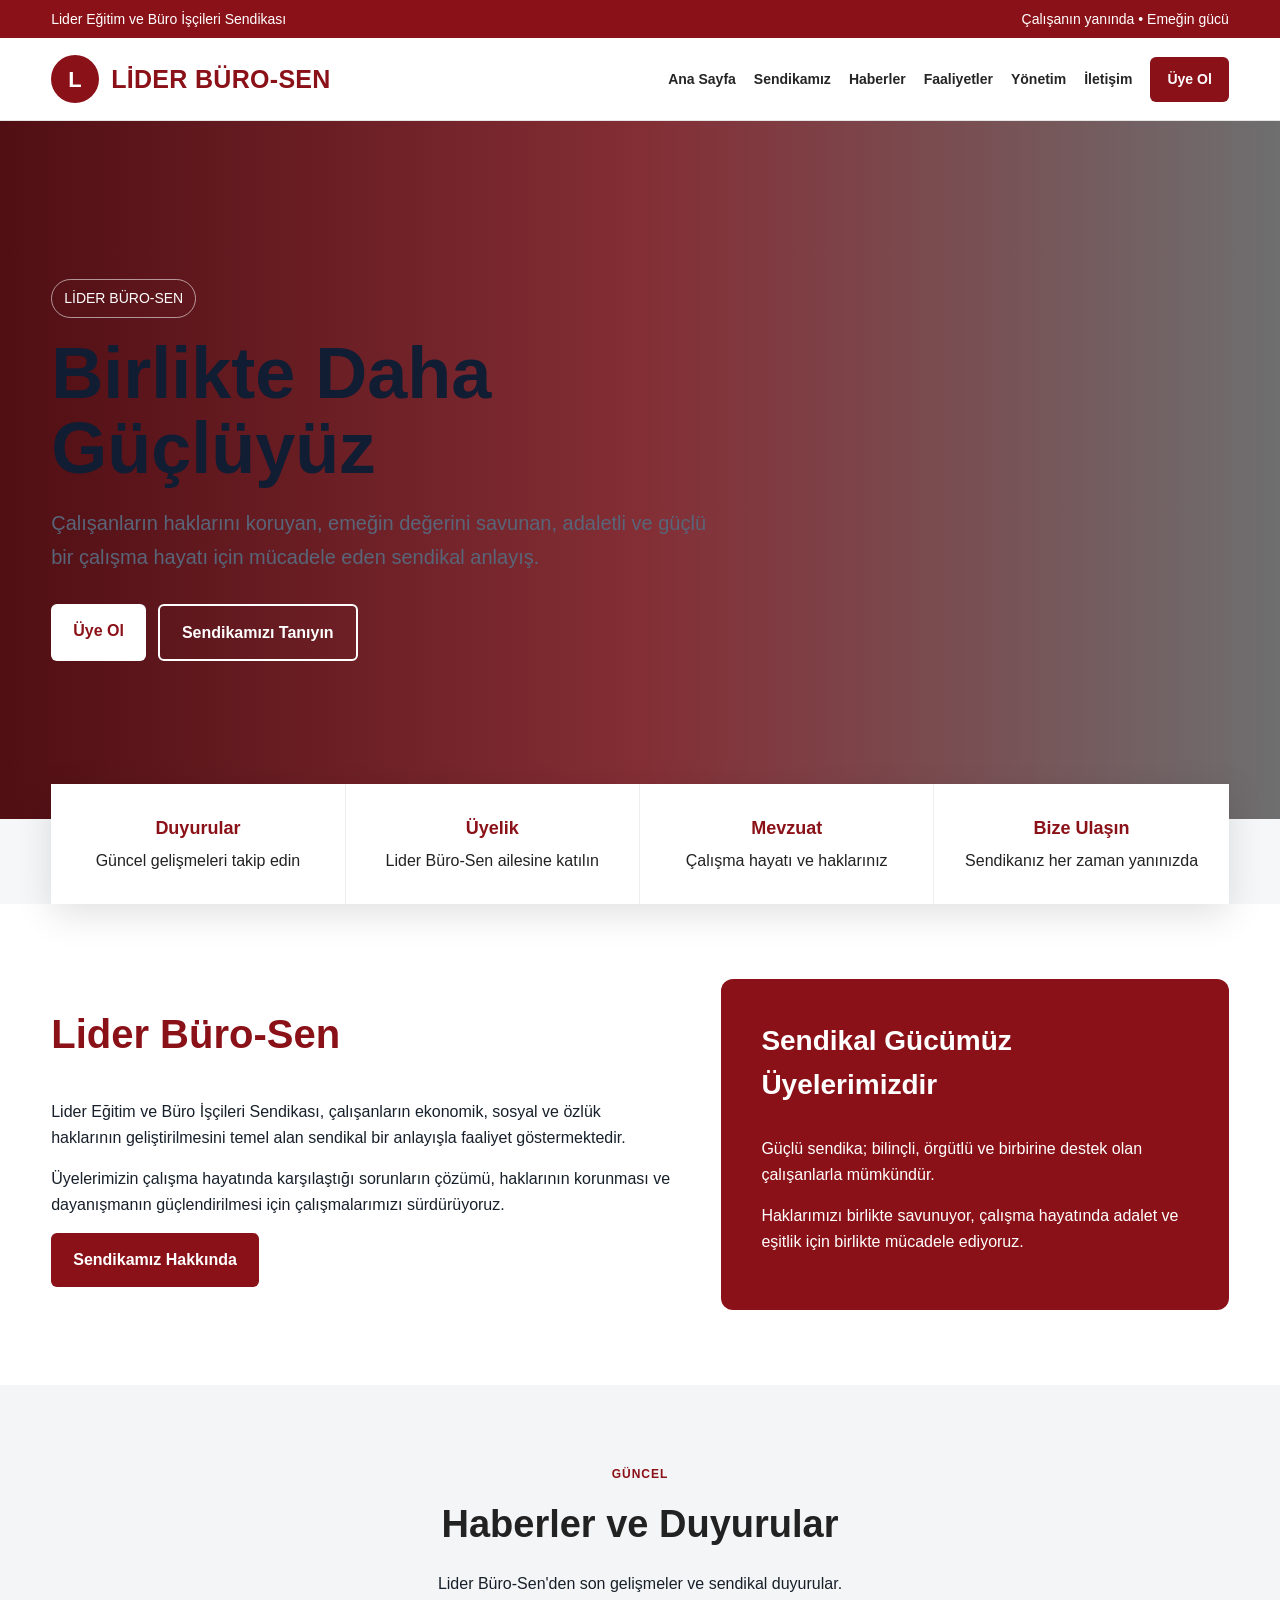
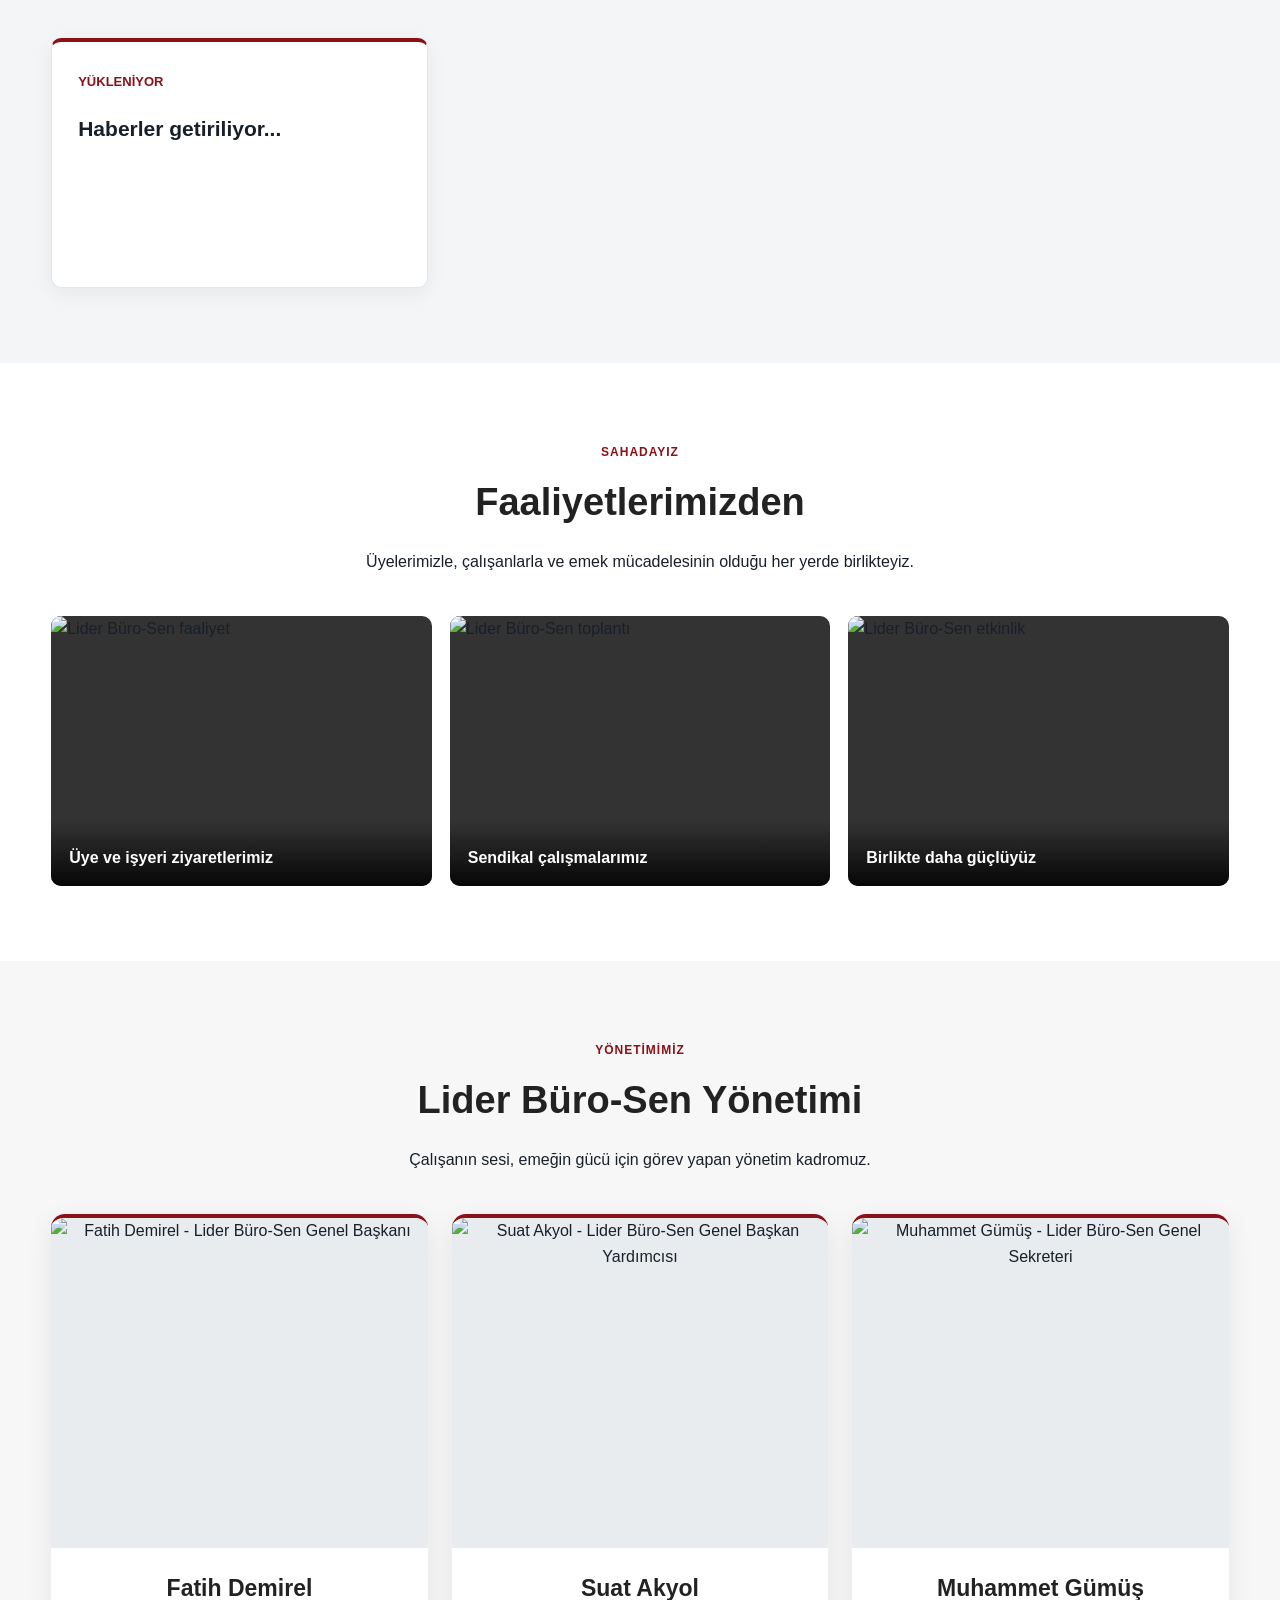
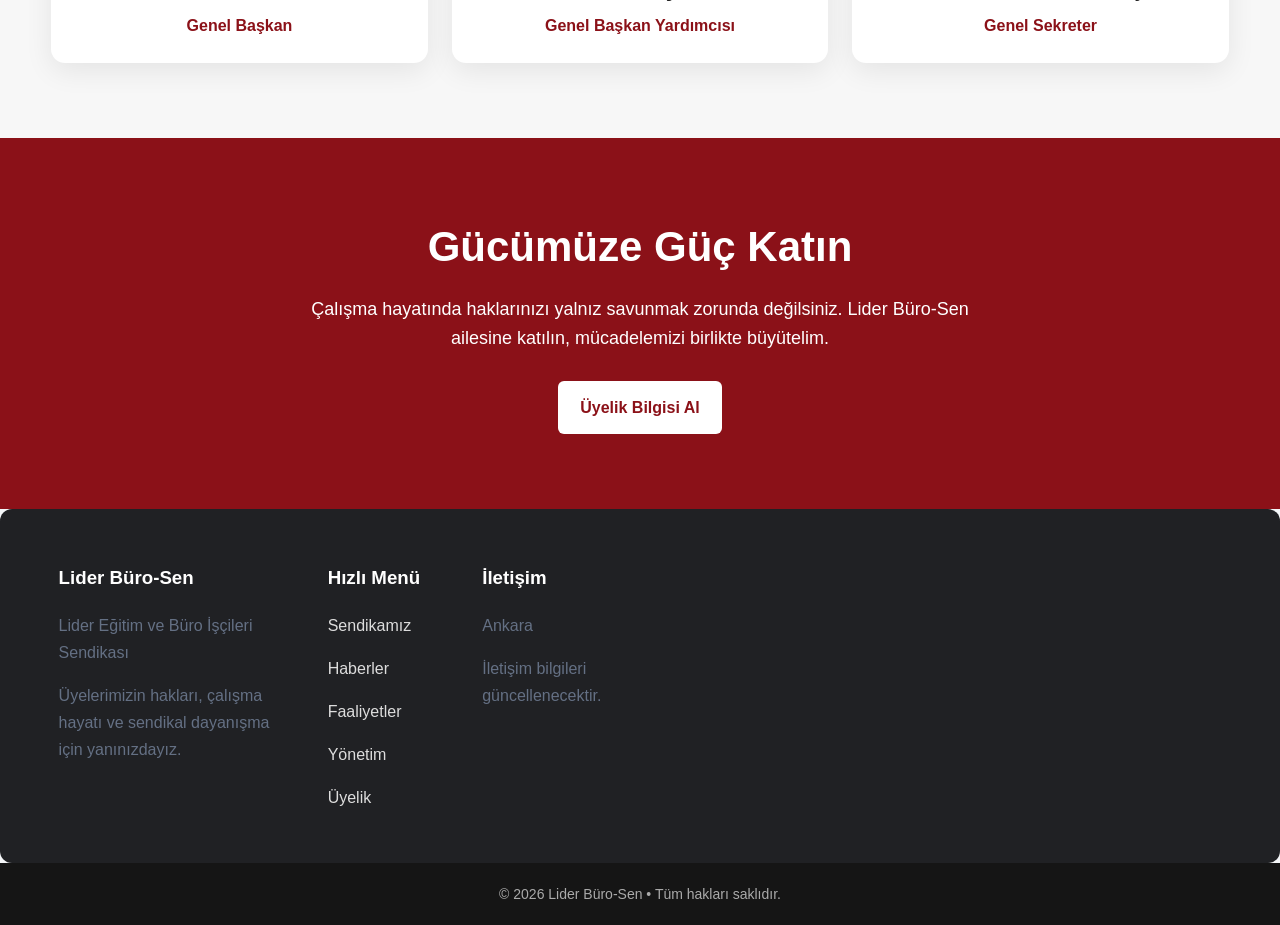
==== commit 06ba1d4c: "Update index.html" ====
--- a/index.html
+++ b/index.html
@@ -36,8 +36,6 @@
       width: min(1180px, 92%);
       margin: auto;
     }
-
-    /* ÜST ALAN */
 
     .topbar {
       background: #8b1118;
@@ -113,8 +111,6 @@
       padding: 11px 17px;
       border-radius: 6px;
     }
-
-    /* ANA KAPAK */
 
     .hero {
       min-height: 570px;
@@ -178,8 +174,6 @@
       color: white;
     }
 
-    /* ORTAK */
-
     section {
       padding: 75px 0;
     }
@@ -202,8 +196,6 @@
       margin: 8px 0 12px;
       color: #222;
     }
-
-    /* SENDİKA */
 
     .about {
       background: white;
@@ -233,8 +225,6 @@
       font-size: 28px;
       margin-top: 0;
     }
-
-    /* HIZLI İŞLEMLER */
 
     .quick {
       padding: 0;
@@ -268,8 +258,6 @@
       margin-bottom: 5px;
     }
 
-    /* HABERLER */
-
     #haberler {
       background: #f4f5f6;
     }
@@ -311,8 +299,6 @@
       color: #8b1118;
       font-weight: 800;
     }
-
-    /* FAALİYET */
 
     .activities {
       background: white;
@@ -350,7 +336,48 @@
       font-weight: 800;
     }
 
-    /* ÜYELİK */
+    .management {
+      background: #f7f7f7;
+    }
+
+    .management-grid {
+      display: grid;
+      grid-template-columns: repeat(3, 1fr);
+      gap: 24px;
+    }
+
+    .manager-card {
+      background: #fff;
+      border-radius: 14px;
+      overflow: hidden;
+      box-shadow: 0 8px 28px rgba(0,0,0,.08);
+      text-align: center;
+      border-top: 4px solid #8b1118;
+    }
+
+    .manager-card img {
+      width: 100%;
+      height: 330px;
+      object-fit: cover;
+      display: block;
+      background: #e9ecef;
+    }
+
+    .manager-info {
+      padding: 22px 18px 24px;
+    }
+
+    .manager-info h3 {
+      margin: 0 0 6px;
+      font-size: 23px;
+      color: #222;
+    }
+
+    .manager-info p {
+      margin: 0;
+      color: #8b1118;
+      font-weight: 800;
+    }
 
     .membership {
       background: #8b1118;
@@ -368,8 +395,6 @@
       margin: 0 auto 28px;
       font-size: 18px;
     }
-
-    /* İLETİŞİM */
 
     .contact {
       background: #202124;
@@ -399,7 +424,6 @@
     }
 
     @media (max-width: 850px) {
-
       nav {
         display: none;
       }
@@ -414,7 +438,8 @@
       }
 
       #haberler .cards,
-      .activity-grid {
+      .activity-grid,
+      .management-grid {
         grid-template-columns: 1fr;
       }
 
@@ -457,6 +482,7 @@
       <a href="#sendikamiz">Sendikamız</a>
       <a href="#haberler">Haberler</a>
       <a href="#faaliyetler">Faaliyetler</a>
+      <a href="#yonetim">Yönetim</a>
       <a href="#iletisim">İletişim</a>
       <a class="uye-btn" href="#uyelik">Üye Ol</a>
     </nav>
@@ -464,21 +490,17 @@
   </div>
 </header>
 
-
 <main>
 
 <section class="hero" id="anasayfa">
   <div class="container">
-
     <div class="hero-content">
 
       <div class="hero-label">
         LİDER BÜRO-SEN
       </div>
 
-      <h1>
-        Birlikte Daha Güçlüyüz
-      </h1>
+      <h1>Birlikte Daha Güçlüyüz</h1>
 
       <p>
         Çalışanların haklarını koruyan, emeğin değerini savunan,
@@ -487,24 +509,18 @@
       </p>
 
       <div class="hero-buttons">
-        <a class="btn btn-light" href="#uyelik">
-          Üye Ol
-        </a>
-
+        <a class="btn btn-light" href="#uyelik">Üye Ol</a>
         <a class="btn btn-outline" href="#sendikamiz">
           Sendikamızı Tanıyın
         </a>
       </div>
 
     </div>
-
   </div>
 </section>
-
 
 <section class="quick">
   <div class="container">
-
     <div class="quick-grid">
 
       <a class="quick-card" href="#haberler">
@@ -528,10 +544,8 @@
       </a>
 
     </div>
-
   </div>
 </section>
-
 
 <section class="about" id="sendikamiz">
   <div class="container about-grid">
@@ -559,7 +573,6 @@
     </div>
 
     <div class="about-card">
-
       <h3>Sendikal Gücümüz Üyelerimizdir</h3>
 
       <p>
@@ -571,15 +584,12 @@
         Haklarımızı birlikte savunuyor, çalışma hayatında adalet
         ve eşitlik için birlikte mücadele ediyoruz.
       </p>
-
     </div>
 
   </div>
 </section>
 
-
 <section id="haberler">
-
   <div class="container">
 
     <div class="section-title">
@@ -590,23 +600,17 @@
       </p>
     </div>
 
-    <!-- Firebase haberleri buraya otomatik gelecek -->
     <div class="cards">
-
       <article>
         <span>Yükleniyor</span>
         <h3>Haberler getiriliyor...</h3>
       </article>
-
-    </div>
-
-  </div>
-
+    </div>
+
+  </div>
 </section>
 
-
 <section class="activities" id="faaliyetler">
-
   <div class="container">
 
     <div class="section-title">
@@ -641,12 +645,54 @@
     </div>
 
   </div>
-
 </section>
 
+<section class="management" id="yonetim">
+  <div class="container">
+
+    <div class="section-title">
+      <small>Yönetimimiz</small>
+      <h2>Lider Büro-Sen Yönetimi</h2>
+      <p>
+        Çalışanın sesi, emeğin gücü için görev yapan yönetim kadromuz.
+      </p>
+    </div>
+
+    <div class="management-grid">
+
+      <div class="manager-card">
+        <img src="gorseller/fatih-demirel.jpg"
+             alt="Fatih Demirel - Lider Büro-Sen Genel Başkanı">
+        <div class="manager-info">
+          <h3>Fatih Demirel</h3>
+          <p>Genel Başkan</p>
+        </div>
+      </div>
+
+      <div class="manager-card">
+        <img src="gorseller/suat-akyol.jpg"
+             alt="Suat Akyol - Lider Büro-Sen Genel Başkan Yardımcısı">
+        <div class="manager-info">
+          <h3>Suat Akyol</h3>
+          <p>Genel Başkan Yardımcısı</p>
+        </div>
+      </div>
+
+      <div class="manager-card">
+        <img src="gorseller/muhammet-gumus.jpg"
+             alt="Muhammet Gümüş - Lider Büro-Sen Genel Sekreteri">
+        <div class="manager-info">
+          <h3>Muhammet Gümüş</h3>
+          <p>Genel Sekreter</p>
+        </div>
+      </div>
+
+    </div>
+
+  </div>
+</section>
 
 <section class="membership" id="uyelik">
-
   <div class="container">
 
     <h2>Gücümüze Güç Katın</h2>
@@ -662,12 +708,9 @@
     </a>
 
   </div>
-
 </section>
 
-
 <section class="contact" id="iletisim">
-
   <div class="container contact-grid">
 
     <div>
@@ -689,6 +732,7 @@
       <p><a href="#sendikamiz">Sendikamız</a></p>
       <p><a href="#haberler">Haberler</a></p>
       <p><a href="#faaliyetler">Faaliyetler</a></p>
+      <p><a href="#yonetim">Yönetim</a></p>
       <p><a href="#uyelik">Üyelik</a></p>
     </div>
 
@@ -700,11 +744,9 @@
     </div>
 
   </div>
-
 </section>
 
 </main>
-
 
 <footer>
   <div class="container">
@@ -712,8 +754,6 @@
   </div>
 </footer>
 
-
-<!-- ÇALIŞAN FIREBASE HABER SİSTEMİ -->
 <script type="module" src="script.js"></script>
 
 </body>
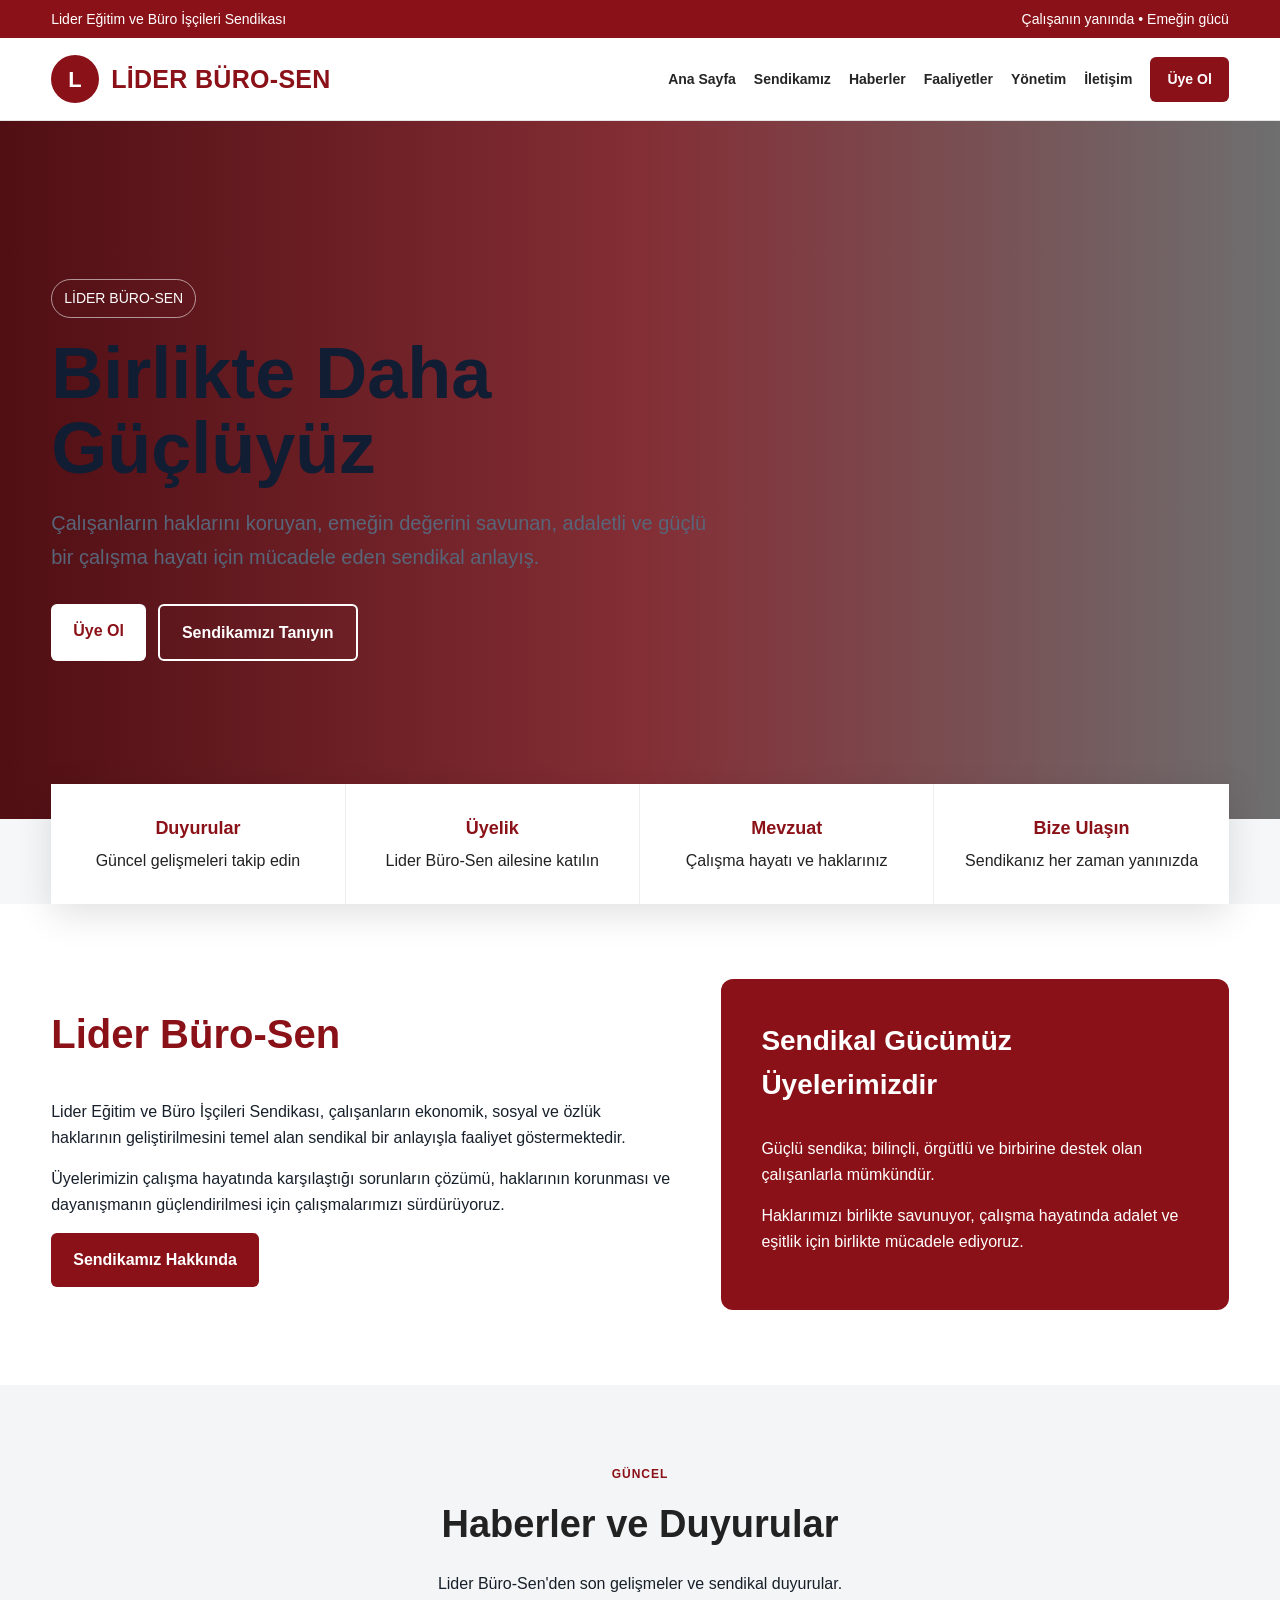
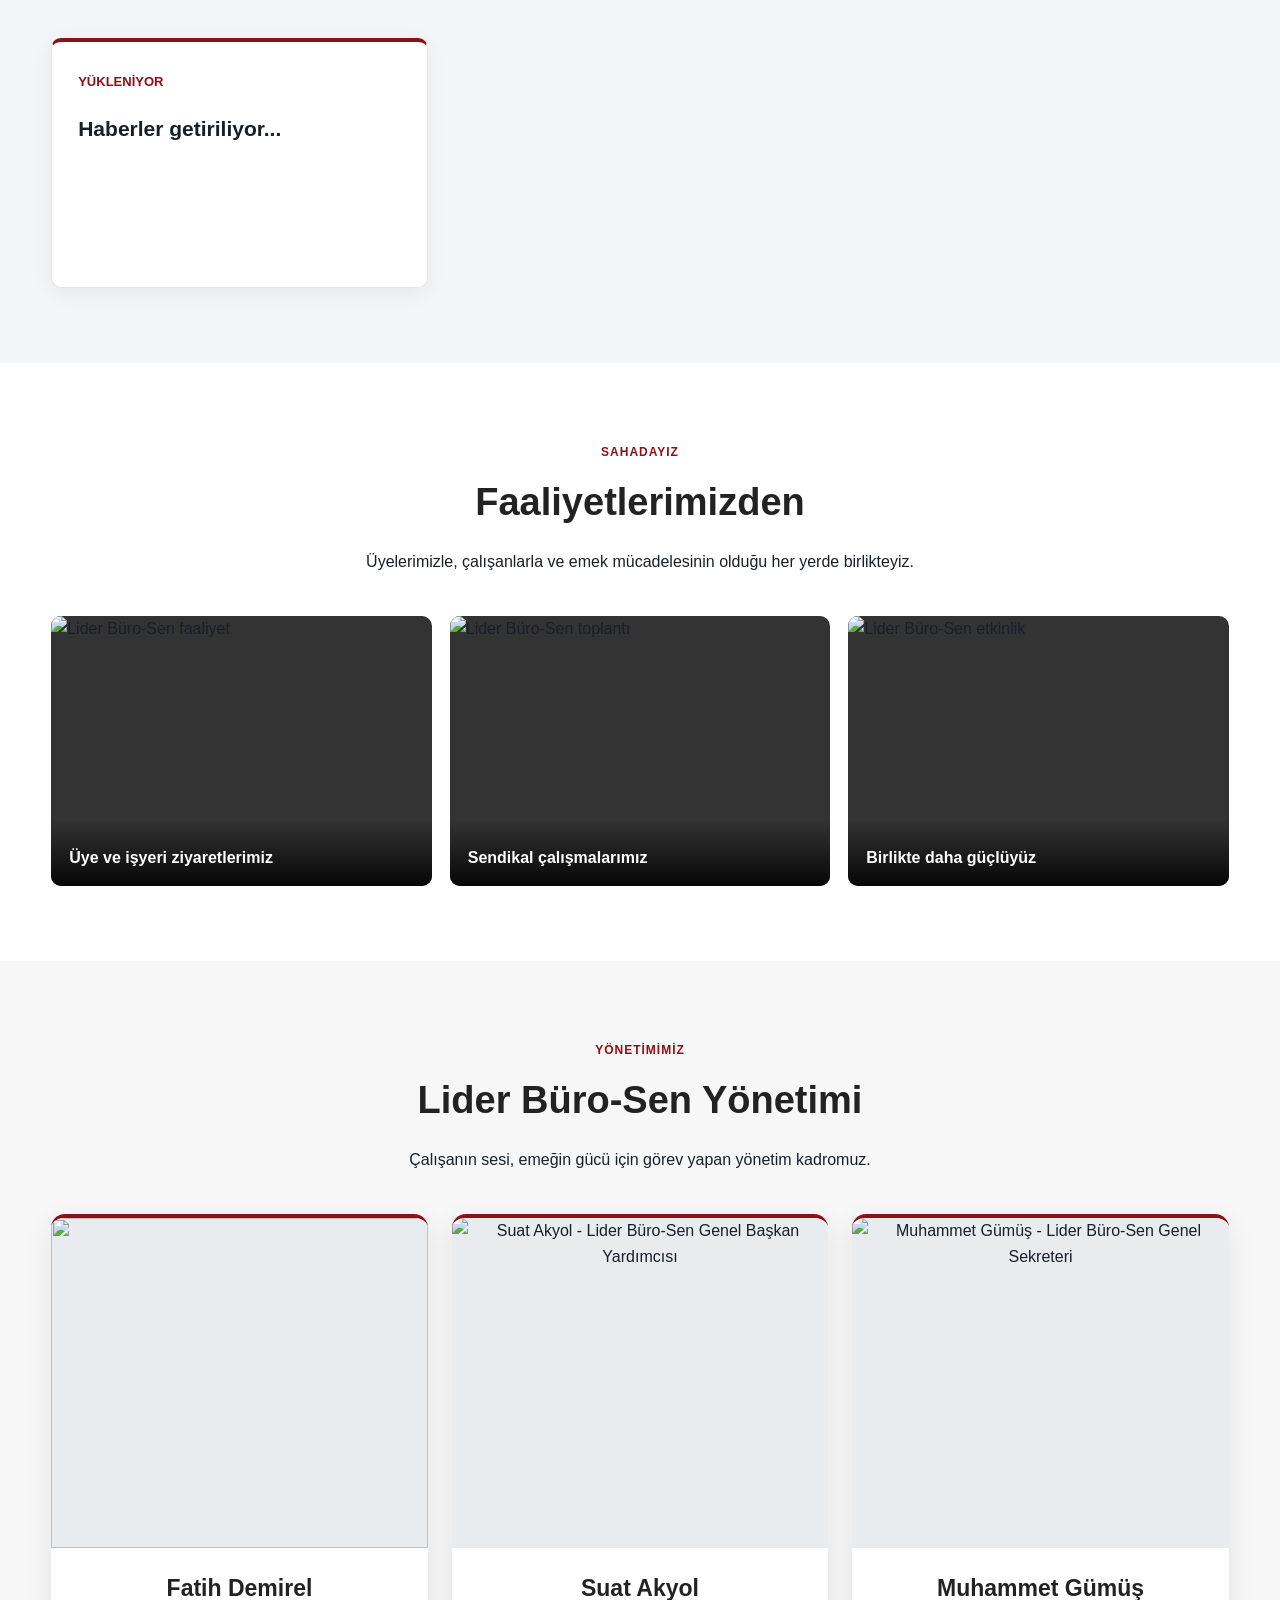
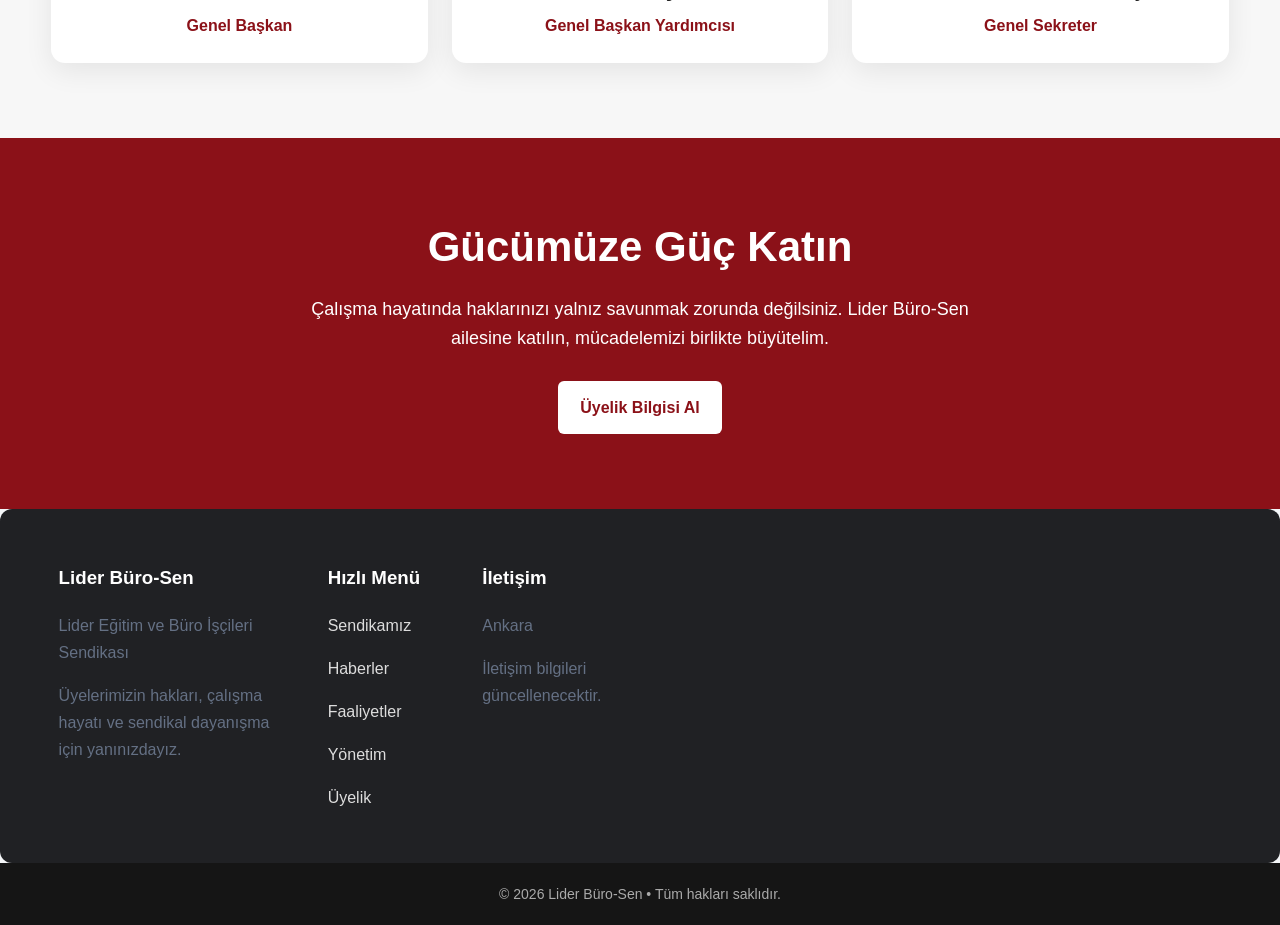
==== commit 1739e9ad: "Update index.html" ====
--- a/index.html
+++ b/index.html
@@ -661,7 +661,7 @@
     <div class="management-grid">
 
       <div class="manager-card">
-        <img src="gorseller/fatih-demirel.jpg"
+        <img src="fatih.jpeg
              alt="Fatih Demirel - Lider Büro-Sen Genel Başkanı">
         <div class="manager-info">
           <h3>Fatih Demirel</h3>
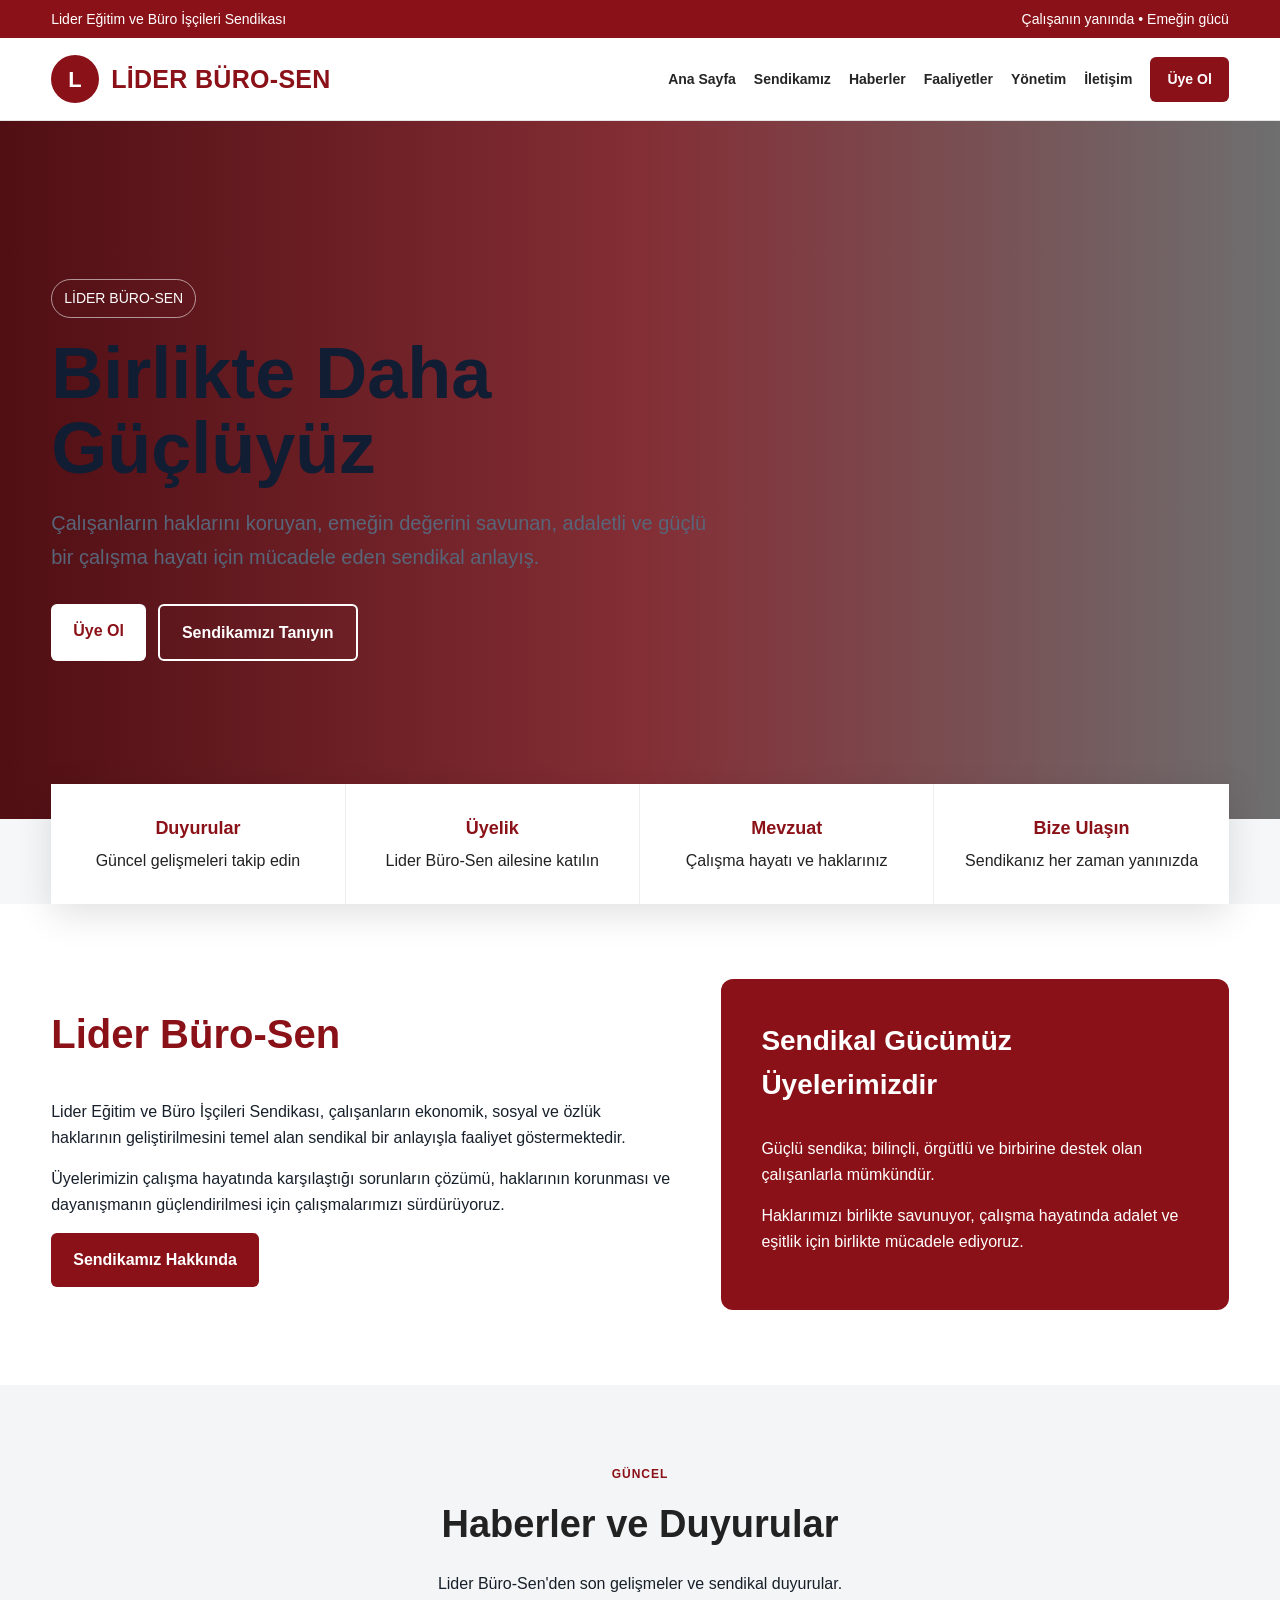
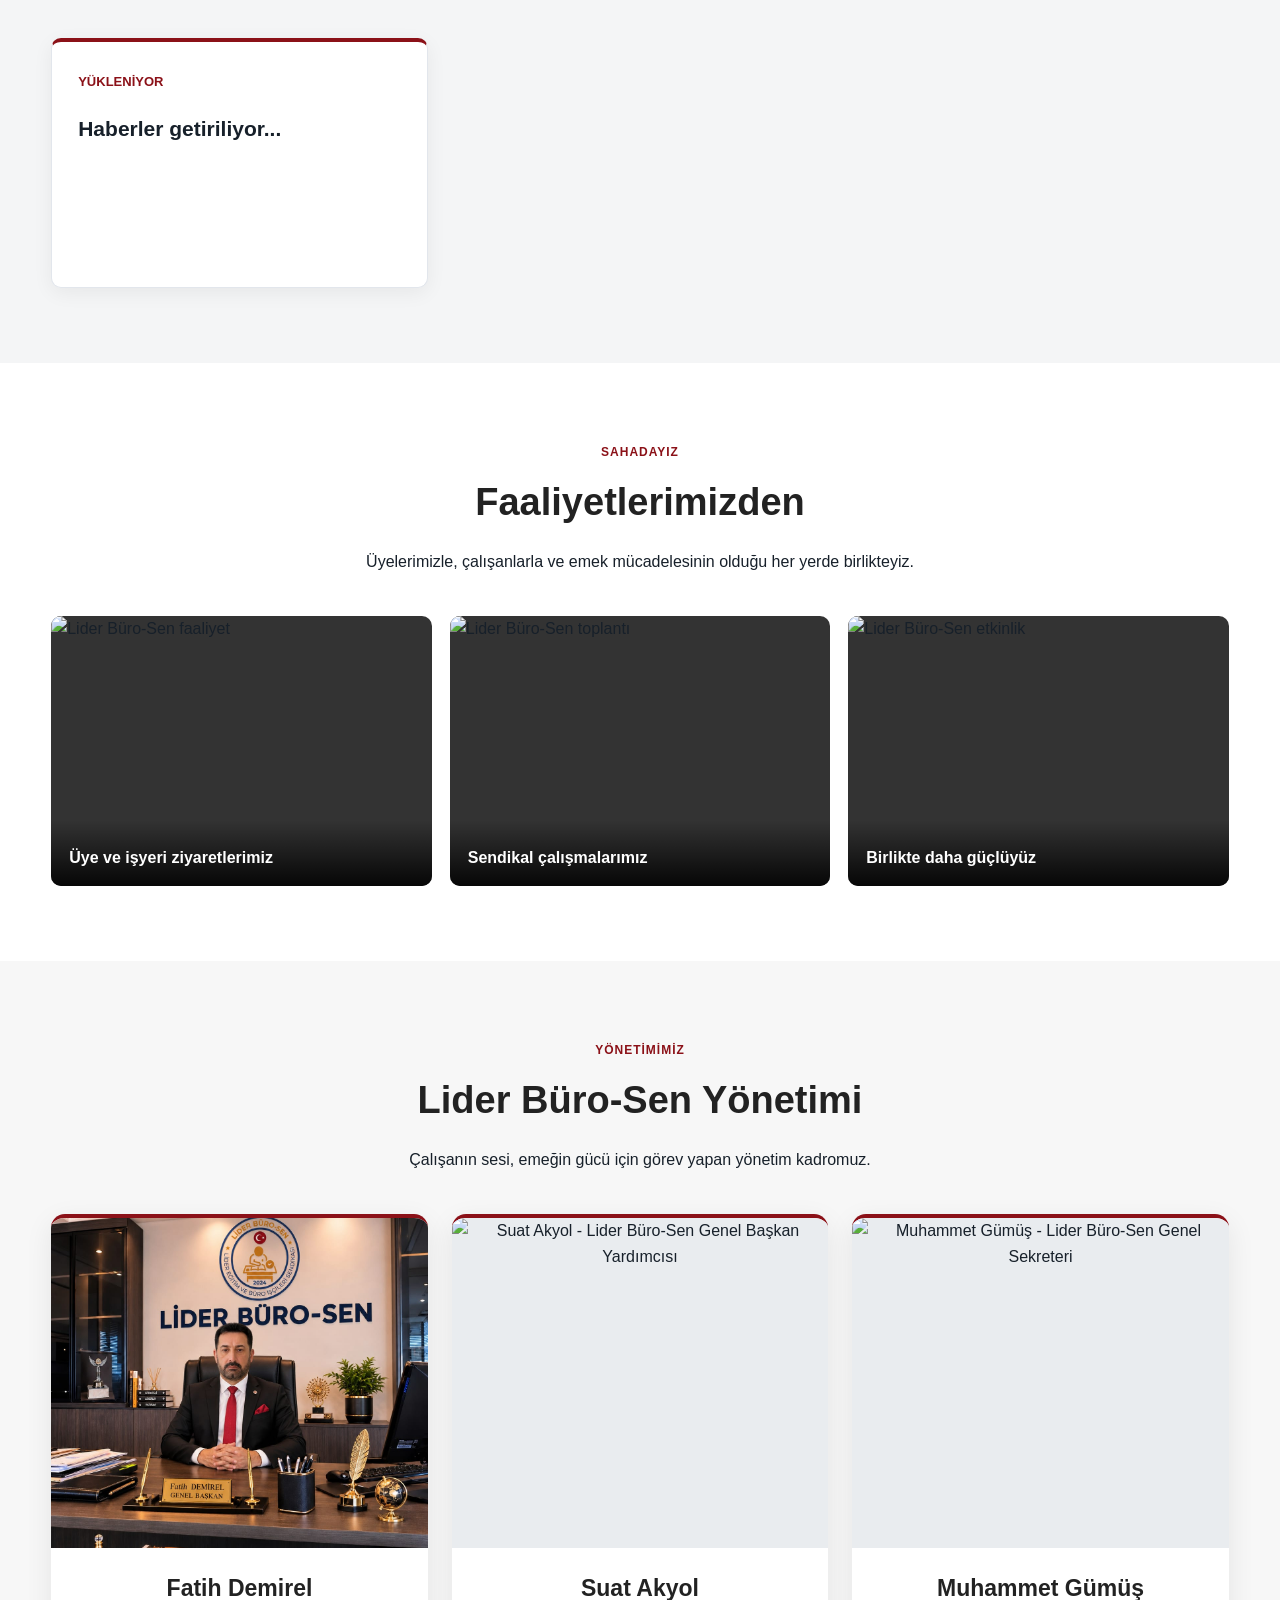
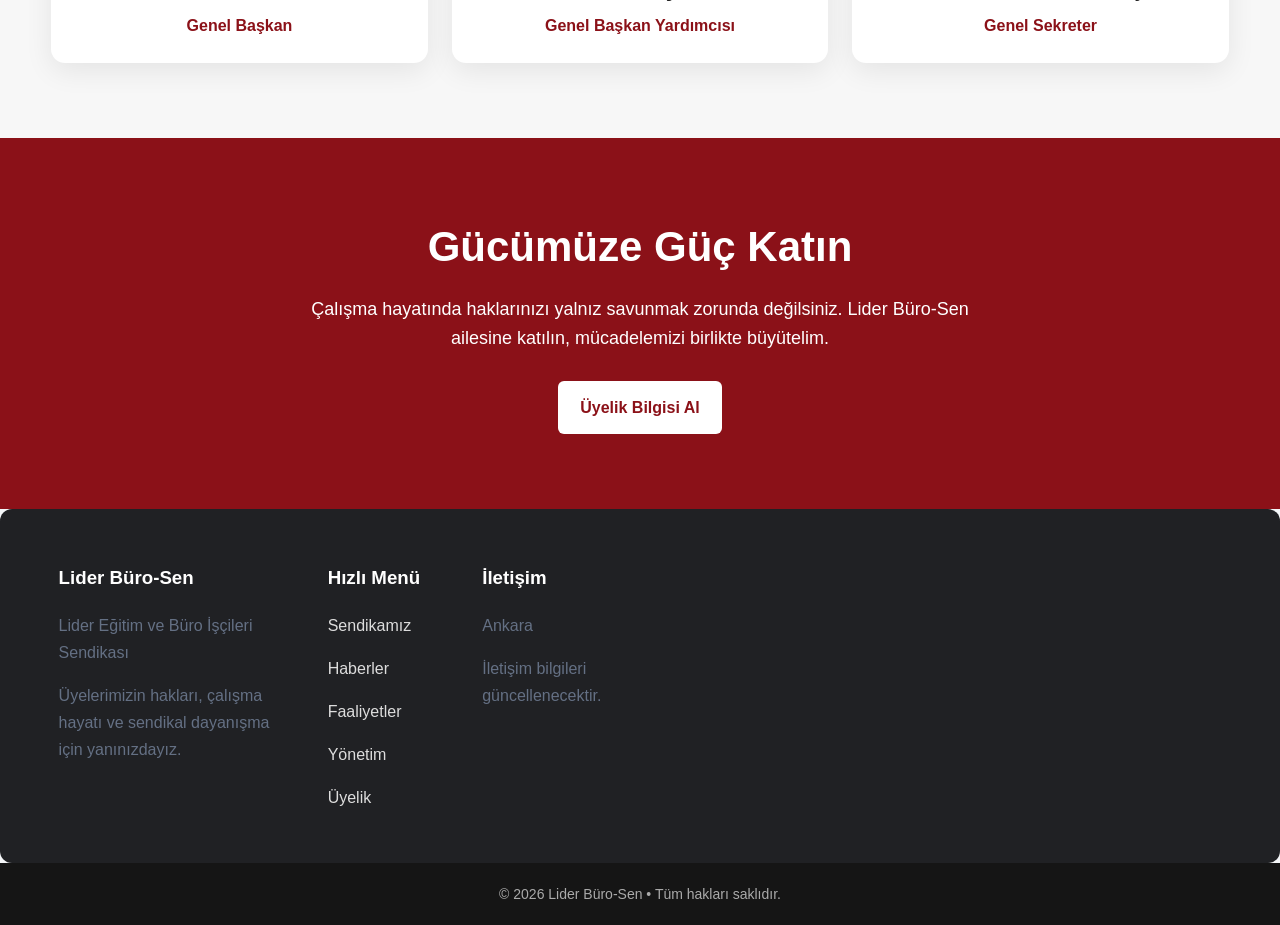
==== commit 893330c1: "Update index.html" ====
--- a/index.html
+++ b/index.html
@@ -661,8 +661,8 @@
     <div class="management-grid">
 
       <div class="manager-card">
-        <img src="fatih.jpeg
-             alt="Fatih Demirel - Lider Büro-Sen Genel Başkanı">
+       <img src="fatih.jpeg"
+     alt="Fatih Demirel - Lider Büro-Sen Genel Başkanı">
         <div class="manager-info">
           <h3>Fatih Demirel</h3>
           <p>Genel Başkan</p>
